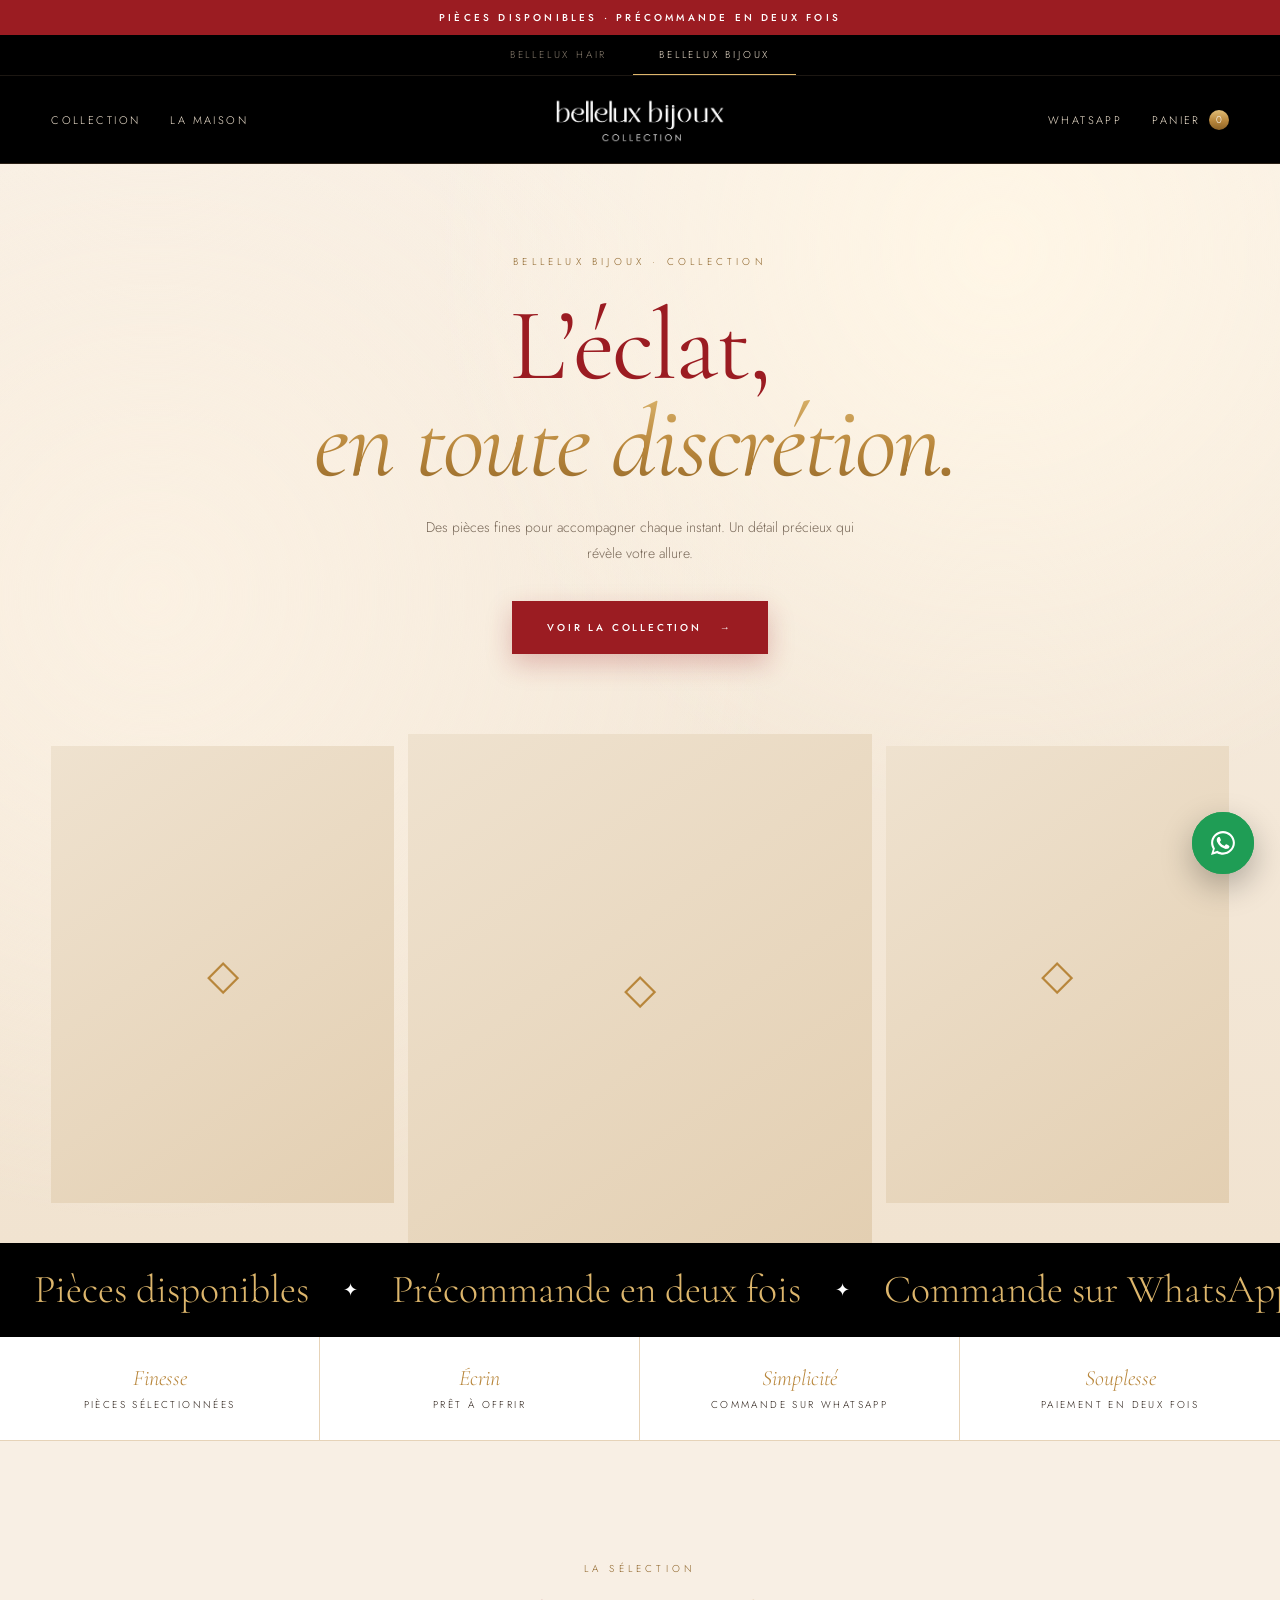
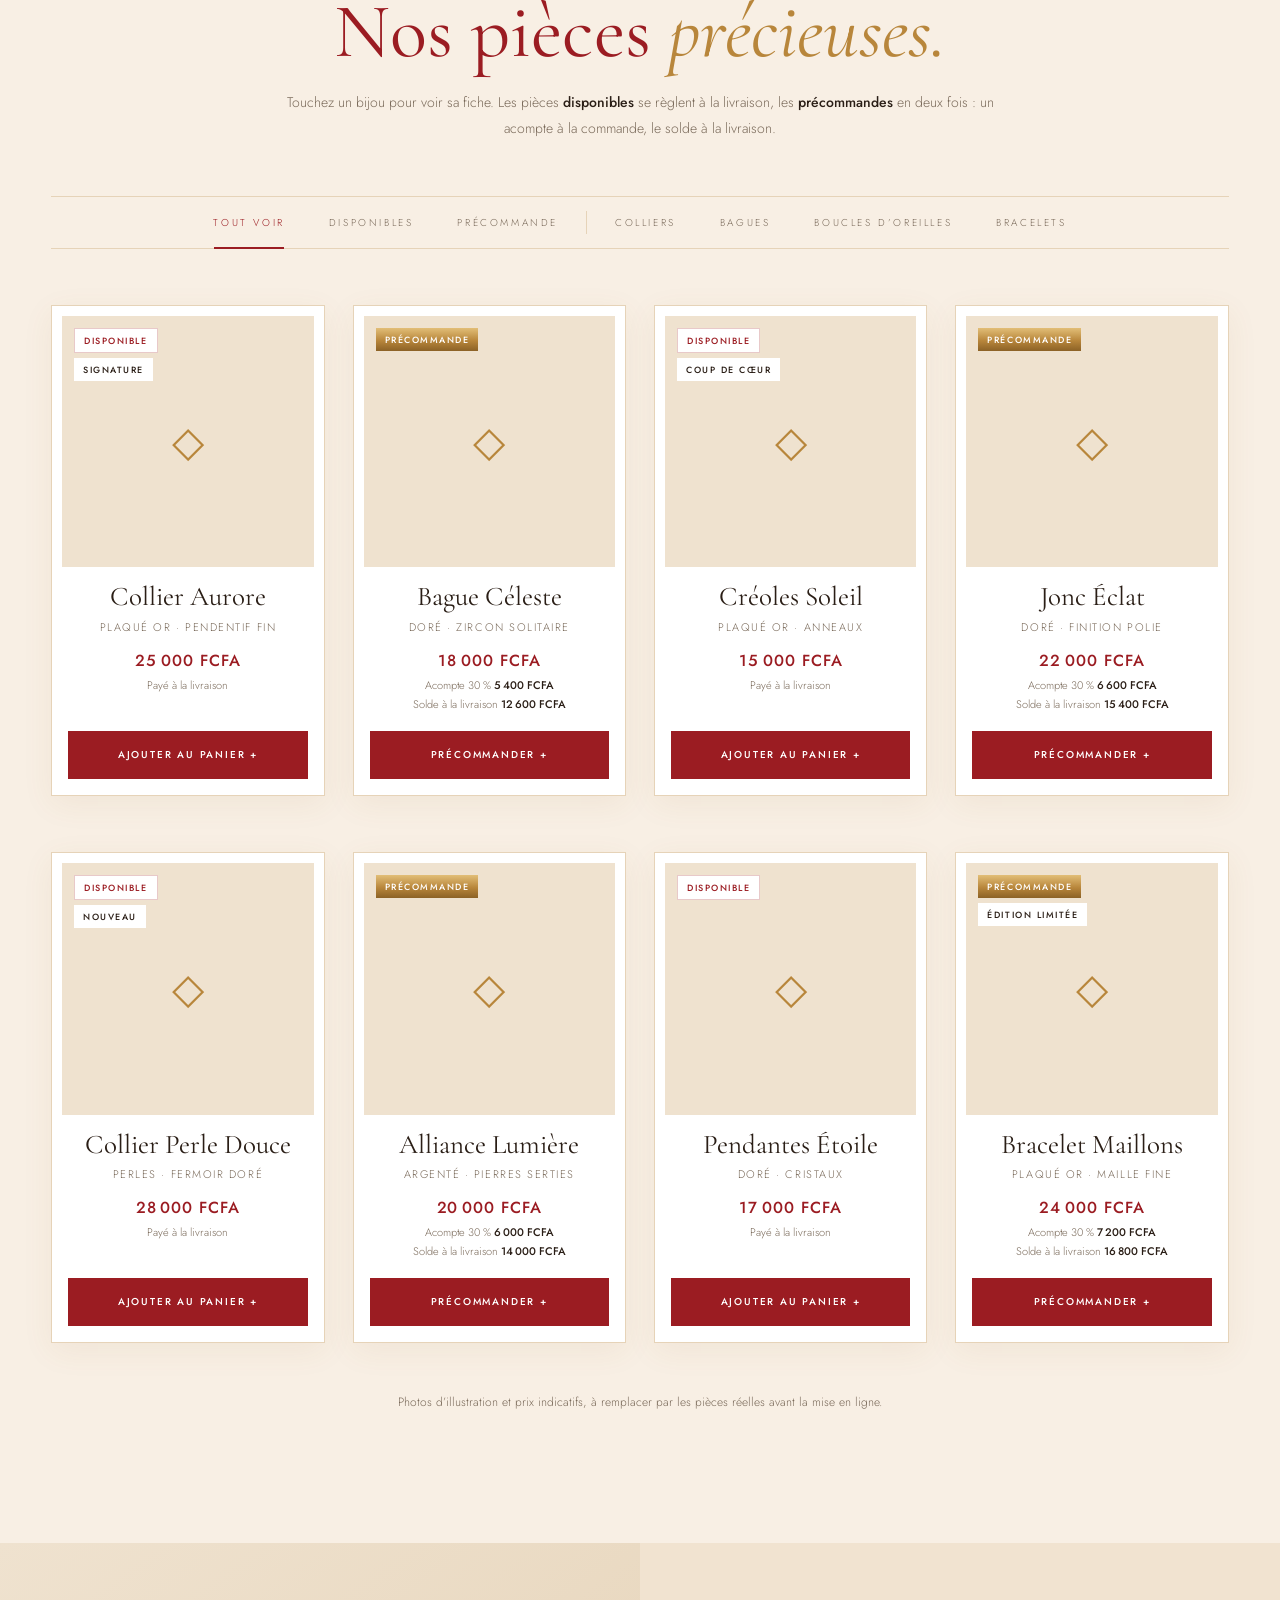
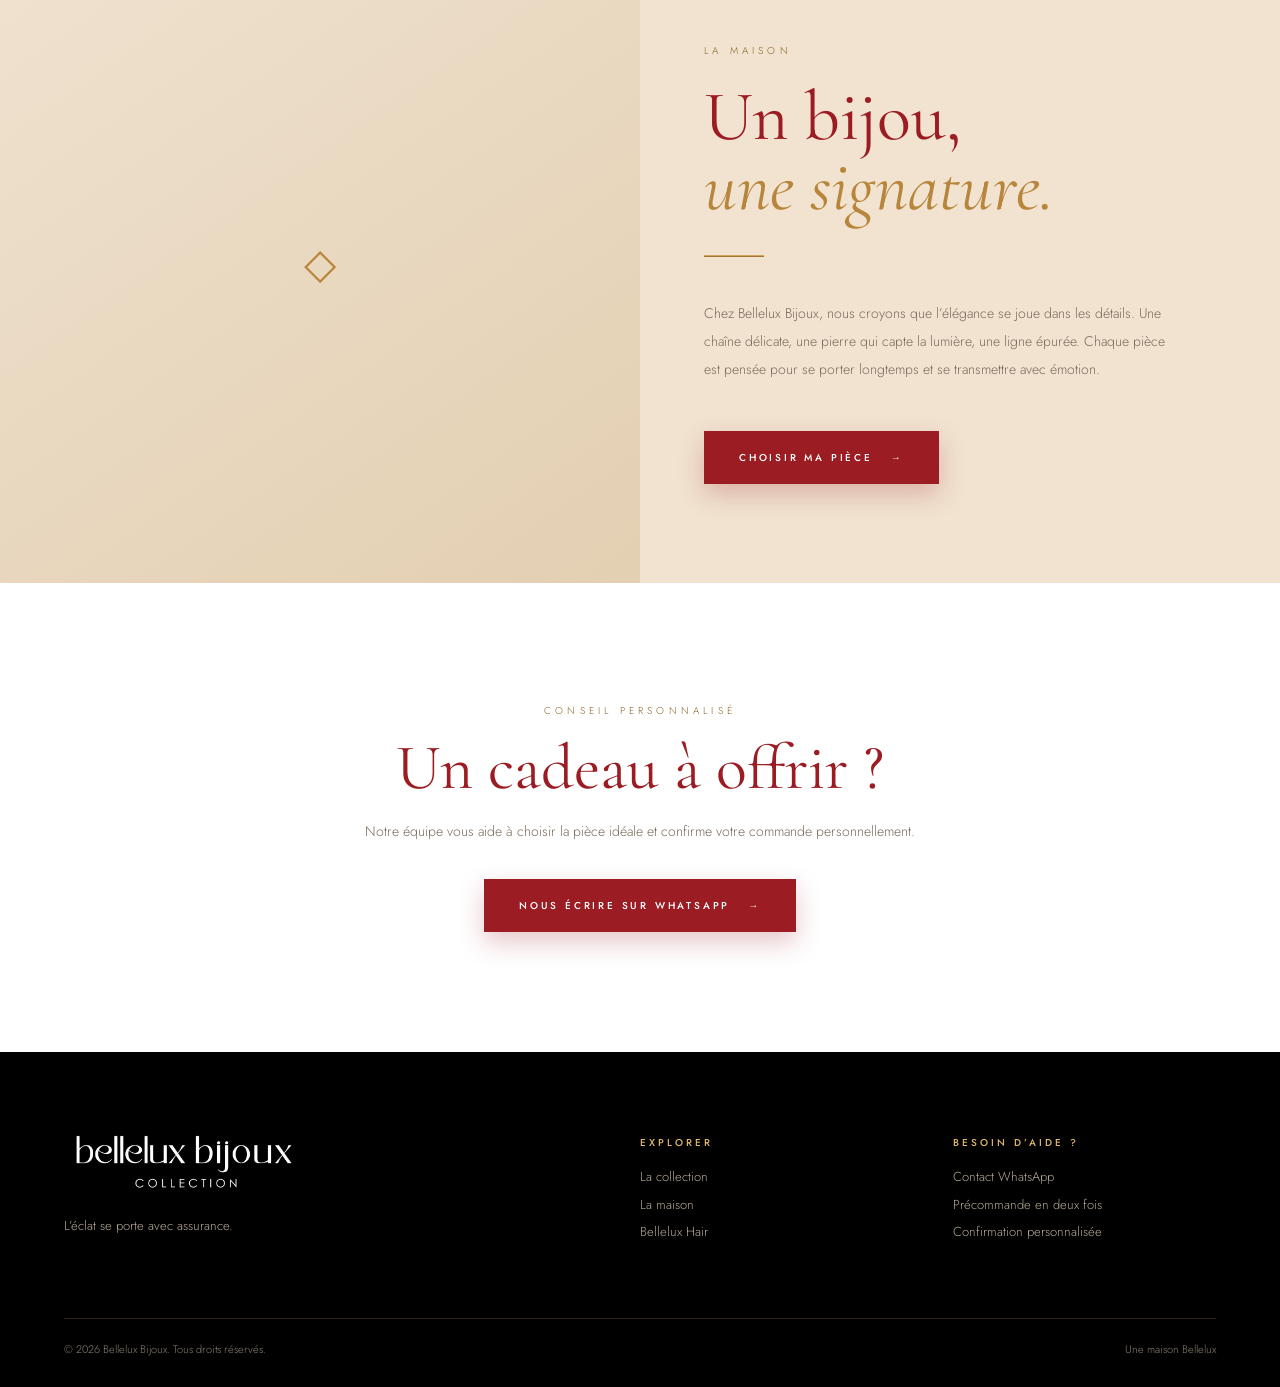
==== bijoux.html @ f2afc31a "Collection perruques" ====
<!doctype html>
<html lang="fr">
<head>
<meta charset="UTF-8">
<meta name="viewport" content="width=device-width,initial-scale=1,viewport-fit=cover">
<meta name="theme-color" content="#000000">
<title>Bellelux Bijoux | Collection</title>
<meta name="description" content="La collection Bellelux Bijoux : colliers, bagues, boucles d’oreilles et bracelets. Pièces disponibles et précommandes payables en deux fois. Commande sur WhatsApp.">
<meta property="og:title" content="Bellelux Bijoux | Collection">
<meta property="og:description" content="Colliers, bagues, boucles et bracelets. Commande sur WhatsApp, précommande payable en deux fois.">
<meta property="og:type" content="website">
<link rel="preconnect" href="https://fonts.googleapis.com">
<link rel="preconnect" href="https://fonts.gstatic.com" crossorigin>
<link href="https://fonts.googleapis.com/css2?family=Cormorant+Garamond:ital,wght@0,300;0,400;0,500;1,300;1,400&family=Jost:wght@300;400;500&display=swap" rel="stylesheet">
<link rel="stylesheet" href="boutique.css">
<style>
:root{
--noir:#000;--encre:#2A1E16;--ivoire:#F8EFE4;--ivoire2:#F1E3D0;--or:#B8863B;--or-clair:#DDB66C;--or-fonce:#8C6226;--rouge:#9B1C22;--rouge-fonce:#7A1419;--gris:#7A6A5A;--ligne:#E6D3B8;--serif:'Cormorant Garamond',Georgia,serif;--sans:'Jost',Arial,sans-serif;
--degrade-or:linear-gradient(180deg,#E2BE77 0%,#B8863B 55%,#8C6226 100%);
--b-fond:#FBF6EE;--b-encre:#2A1E16;--b-doux:#7A6A5A;--b-ligne:#E6D3B8;--b-accent:#7A1419;--b-sur-accent:#fff;--b-sombre:#9B1C22;--b-sur-sombre:#fff;
--b-titre:'Cormorant Garamond',Georgia,serif;--b-texte:Jost,Arial,sans-serif;--b-photo:#EFE2CF;--b-ratio:1/1;--b-alignement:center;--b-align-flex:center;--b-colonnes:4;
--b-pre:#B8863B;--b-sur-pre:#fff;--b-dispo:#fff;--b-sur-dispo:#9B1C22;--b-prix:#9B1C22;--b-bord-btn:#9B1C22;
--b-bande-fond:#000;--b-bande-encre:#DDB66C;--b-bande-accent:#fff;--b-wa:#1f9d55;--b-champ:#fff;--b-encart:#F6EADB;
--b-barre-fond:rgba(251,246,238,.97);--b-barre-encre:#2A1E16;--b-barre-fond-plein:#fff
}
*{box-sizing:border-box}
html{scroll-behavior:smooth;scroll-padding-top:100px}
body{margin:0;background:var(--ivoire);color:var(--encre);font-family:var(--sans);font-weight:300;overflow-x:hidden;-webkit-font-smoothing:antialiased}
a{color:inherit;text-decoration:none}
img{display:block;width:100%}
button,input,select,textarea{font:inherit}
button{cursor:pointer}

.announce{background:var(--rouge);color:#fff;font-weight:500;text-align:center;font-size:10px;letter-spacing:.32em;text-transform:uppercase;padding:10px 12px}
.maisons{display:flex;justify-content:center;background:var(--noir);border-bottom:1px solid #1c1712}
.maisons a{padding:12px 26px;font-size:10px;letter-spacing:.28em;text-transform:uppercase;color:#8d8172;border-bottom:1px solid transparent;transition:color .2s,border-color .2s}
.maisons a:hover{color:#fff}
.maisons a.actif{color:#f3e6d3;border-bottom-color:var(--or-clair)}

.nav{position:sticky;top:0;z-index:30;background:var(--noir);color:#f3e6d3;display:grid;grid-template-columns:1fr auto 1fr;align-items:center;height:88px;padding:0 4%;border-bottom:1px solid #2a2016}
.nav-gauche,.nav-droite{display:flex;gap:30px;font-size:11px;letter-spacing:.22em;text-transform:uppercase}
.nav-droite{justify-content:flex-end;align-items:center}
.nav a:hover{color:var(--or-clair)}
.logo img{height:60px;width:auto}
.btn-txt{display:flex;align-items:center;background:none;border:0;color:inherit;font-size:11px;letter-spacing:.22em;text-transform:uppercase;padding:8px 0}
.btn-txt:hover{color:var(--or-clair)}
.btn-txt .b-compteur{display:inline-grid;place-items:center;min-width:20px;height:20px;margin-left:8px;background:var(--degrade-or);color:#fff;border-radius:50%;font-size:10px;letter-spacing:0}

.hero{background:radial-gradient(circle at 78% 8%,#fff6e6 0,transparent 40%),radial-gradient(circle at 12% 40%,#fbf1e3 0,transparent 48%),linear-gradient(180deg,#F8EFE4,#F1E3D0);color:var(--encre);padding:90px 4% 0;text-align:center;overflow:hidden}
.hero .surtitre{font-size:10px;letter-spacing:.42em;text-transform:uppercase;color:var(--or-fonce)}
.hero h1{font-family:var(--serif);font-weight:400;font-size:clamp(54px,8vw,128px);line-height:.95;letter-spacing:-.02em;margin:28px auto 22px;max-width:1100px;color:var(--rouge)}
.hero h1 em{font-style:italic;background:var(--degrade-or);-webkit-background-clip:text;background-clip:text;color:transparent;padding-right:.08em}
.hero p{max-width:460px;margin:0 auto;color:var(--gris);font-size:14px;line-height:1.9}
.cta{display:inline-flex;align-items:center;gap:18px;margin-top:34px;padding:18px 34px;border:1px solid var(--rouge);color:#fff;font-size:10px;font-weight:500;letter-spacing:.28em;text-transform:uppercase;background:var(--rouge);transition:background .3s,color .3s;box-shadow:0 10px 26px rgba(155,28,34,.25)}
.cta:hover{background:var(--rouge-fonce);border-color:var(--rouge-fonce)}
.hero-galerie{display:grid;grid-template-columns:1fr 1.35fr 1fr;gap:14px;margin-top:80px;align-items:end}
.hero-galerie .ph{aspect-ratio:3/4}
.hero-galerie .ph:nth-child(2){aspect-ratio:4/4.4}
.hero-galerie .ph:nth-child(1),.hero-galerie .ph:nth-child(3){transform:translateY(-40px)}
.ph{position:relative;overflow:hidden;background:linear-gradient(145deg,#efe2cf,#e3cfb2)}
.ph img{height:100%;object-fit:cover}
.ph:has(.img-absente)::after,.carte-photo:has(.img-absente)::after{content:'◇';position:absolute;inset:0;display:grid;place-items:center;font-size:42px;color:var(--or)}

.atouts{display:grid;grid-template-columns:repeat(4,1fr);background:#fff;border-bottom:1px solid var(--ligne)}
.atouts div{padding:28px 16px;text-align:center;font-size:10px;letter-spacing:.24em;text-transform:uppercase;border-right:1px solid var(--ligne);color:var(--encre)}
.atouts div:last-child{border-right:0}
.atouts span{display:block;font-family:var(--serif);font-style:italic;font-size:22px;letter-spacing:0;text-transform:none;color:var(--or);margin-bottom:6px}

.section{max-width:1440px;margin:auto;padding:120px 4%}
.entete{text-align:center;max-width:720px;margin:0 auto 54px}
.entete .surtitre{font-size:10px;letter-spacing:.42em;text-transform:uppercase;color:var(--or-fonce)}
.titre{font-family:var(--serif);font-weight:400;font-size:clamp(48px,6vw,92px);line-height:1;margin:18px 0;color:var(--rouge)}
.titre em{font-style:italic;color:var(--or)}
.sous{color:var(--gris);font-size:14px;line-height:1.9;margin:0}
.sous b{color:var(--encre);font-weight:500}

.filtres{display:flex;justify-content:center;flex-wrap:wrap;margin-bottom:56px;border-top:1px solid var(--ligne);border-bottom:1px solid var(--ligne)}
.filtre{background:none;border:0;padding:18px 22px;font-size:10px;letter-spacing:.26em;text-transform:uppercase;color:var(--gris);position:relative;white-space:nowrap}
.filtre::after{content:'';position:absolute;left:50%;bottom:-1px;width:0;height:2px;background:var(--rouge);transition:width .3s,left .3s}
.filtre:hover{color:var(--encre)}
.filtre.actif{color:var(--rouge)}
.filtre.actif::after{width:60%;left:20%}
.filtre-sep{width:1px;background:var(--ligne);margin:14px 6px}
.mention{text-align:center;margin-top:50px;font-size:12px;color:var(--gris)}

.carte-nom{font-size:27px;font-weight:400}
.carte-resume{text-transform:uppercase;letter-spacing:.14em}
.carte-prix{font-weight:500;letter-spacing:.06em}
.carte-paiement b{font-weight:500}
.carte-etiquettes{align-items:flex-start}
.carte{background:#fff;padding:10px 10px 16px;border:1px solid var(--ligne);box-shadow:0 8px 30px rgba(140,98,38,.07)}
.carte-info{padding:16px 6px 0}
.carte-badge{background:#fff;color:var(--encre)}
.b-statut.pre{background:var(--degrade-or)}
.b-statut.dispo{border:1px solid #e8c9c9}
.carte-ajout{background:var(--rouge);color:#fff;border-color:var(--rouge)}
.carte-ajout:hover{background:var(--rouge-fonce);border-color:var(--rouge-fonce)}

.histoire{display:grid;grid-template-columns:1fr 1fr;background:var(--ivoire2);color:var(--encre);min-height:640px}
.histoire .ph{min-height:100%}
.histoire-texte{display:flex;flex-direction:column;justify-content:center;padding:10%}
.histoire-texte .surtitre{font-size:10px;letter-spacing:.42em;text-transform:uppercase;color:var(--or-fonce)}
.histoire-texte h2{font-family:var(--serif);font-weight:400;font-size:clamp(46px,5.5vw,84px);line-height:1;margin:24px 0;color:var(--rouge)}
.histoire-texte h2 em{font-style:italic;color:var(--or)}
.histoire-texte p{color:var(--gris);line-height:2;font-size:14px;max-width:470px}
.histoire-texte .cta{align-self:flex-start}
.filet{width:60px;height:2px;background:var(--degrade-or);margin:8px 0 28px}

.conseil{text-align:center;padding:120px 20px;background:#fff}
.conseil .titre{font-size:clamp(42px,5vw,76px)}

.pied{background:var(--noir);color:#f3e6d3;padding:70px 5% 30px}
.pied-grille{display:grid;grid-template-columns:2fr 1fr 1fr;gap:50px}
.pied-logo{width:240px;max-width:100%}
.pied p,.pied a{font-size:13px;line-height:2.1;color:#b8aa97}
.pied a:hover{color:var(--or-clair)}
.pied h4{font-size:10px;letter-spacing:.3em;text-transform:uppercase;font-weight:500;color:var(--or-clair)}
.pied-bas{border-top:1px solid #2a2016;margin-top:60px;padding-top:22px;font-size:11px;color:#8d8172;display:flex;justify-content:space-between;flex-wrap:wrap;gap:10px}

.apparition{opacity:0;transform:translateY(24px);transition:opacity .9s ease,transform .9s ease}
.apparition.vu{opacity:1;transform:none}

@media(max-width:1100px){:root{--b-colonnes:3}}
@media(max-width:1000px){
.atouts{grid-template-columns:repeat(2,1fr)}
.atouts div:nth-child(2){border-right:0}
.atouts div:nth-child(-n+2){border-bottom:1px solid var(--ligne)}
}
@media(max-width:850px){
html{scroll-padding-top:76px}
.nav{height:68px;grid-template-columns:1fr auto 1fr;padding:0 16px}
.nav-gauche a:not(:first-child){display:none}
.logo img{height:46px}
.carte{padding:6px 6px 12px}
.carte-info{padding:12px 4px 0}
.nav-droite .lien-masque{display:none}
.hero{padding-top:60px}
.hero-galerie{grid-template-columns:1fr 1fr;margin-top:50px;gap:10px}
.hero-galerie .ph:nth-child(3){display:none}
.hero-galerie .ph:nth-child(1){transform:none}
.hero-galerie .ph:nth-child(2){aspect-ratio:3/4}
.section{padding:76px 20px}
.entete{margin-bottom:34px}
.filtres{margin-bottom:34px}
.filtre{padding:16px 14px}
.histoire{grid-template-columns:1fr;min-height:0}
.histoire .ph{height:400px}
.histoire-texte{padding:60px 22px 66px}
.histoire-texte .cta{align-self:stretch;justify-content:space-between}
.pied{padding:50px 22px 24px}
.pied-grille{grid-template-columns:1fr 1fr;gap:30px 20px}
.pied-grille>div:first-child{grid-column:1/-1}
.pied-logo{width:210px}
}
@media(max-width:520px){
.announce{font-size:9px;letter-spacing:.14em}
.maisons a{padding:11px 14px;font-size:9px;letter-spacing:.18em}
.btn-txt{font-size:10px;letter-spacing:.14em}
.hero h1{font-size:clamp(48px,13.5vw,64px)}
.hero p{font-size:14px}
.hero .cta{display:flex;justify-content:space-between}
.atouts div{padding:18px 8px;font-size:8.5px;letter-spacing:.12em}
.atouts span{font-size:19px}
.titre{font-size:48px}
.filtre{font-size:9.5px;letter-spacing:.16em;padding:15px 12px}
.carte-nom{font-size:21px}
.carte-resume{font-size:8.5px;letter-spacing:.08em}
.carte-paiement{align-items:center}
.carte-paiement span{align-items:center}
.histoire .ph{height:320px}
.conseil{padding:80px 22px}
.conseil .cta{display:flex;justify-content:space-between}
}
@media(prefers-reduced-motion:reduce){*,*::before,*::after{transition:none!important;scroll-behavior:auto!important}.apparition{opacity:1;transform:none}}
</style>
</head>
<body>
<div class="announce">Pièces disponibles · Précommande en deux fois</div>
<nav class="maisons" aria-label="Nos maisons">
  <a href="index.html">Bellelux Hair</a>
  <a href="bijoux.html" class="actif" aria-current="page">Bellelux Bijoux</a>
</nav>
<header class="nav">
  <div class="nav-gauche">
    <a href="#catalogue">Collection</a>
    <a href="#histoire">La maison</a>
  </div>
  <a class="logo" href="#" aria-label="Bellelux Bijoux, accueil"><img src="logo-bijoux.jpg" alt="Bellelux Bijoux Collection"></a>
  <div class="nav-droite">
    <a class="lien-masque" href="#" data-wa>WhatsApp</a>
    <button class="btn-txt" type="button" data-ouvrir-panier>Panier<span class="b-compteur">0</span></button>
  </div>
</header>

<main>
  <section class="hero">
    <div class="surtitre">Bellelux Bijoux · Collection</div>
    <h1>L’éclat,<br><em>en toute discrétion.</em></h1>
    <p>Des pièces fines pour accompagner chaque instant. Un détail précieux qui révèle votre allure.</p>
    <a class="cta" href="#catalogue">Voir la collection <span aria-hidden="true">→</span></a>
    <div class="hero-galerie">
      <div class="ph"><img src="https://images.unsplash.com/photo-1535632066927-ab7c9ab60908?auto=format&fit=crop&w=900&q=80" alt="Boucles d’oreilles dorées"></div>
      <div class="ph"><img src="https://images.unsplash.com/photo-1599643478518-a784e5dc4c8f?auto=format&fit=crop&w=1200&q=80" alt="Collier doré"></div>
      <div class="ph"><img src="https://images.unsplash.com/photo-1605100804763-247f67b3557e?auto=format&fit=crop&w=900&q=80" alt="Bague en or"></div>
    </div>
  </section>

  <div class="bande" aria-label="Pièces disponibles, précommande payable en deux fois">
    <div class="bande-piste" aria-hidden="true">
      <div class="bande-groupe"><span>Pièces disponibles</span><i>✦</i><span>Précommande en deux fois</span><i>✦</i><span>Commande sur WhatsApp</span><i>✦</i><span>Emballage cadeau sur demande</span><i>✦</i></div>
      <div class="bande-groupe"><span>Pièces disponibles</span><i>✦</i><span>Précommande en deux fois</span><i>✦</i><span>Commande sur WhatsApp</span><i>✦</i><span>Emballage cadeau sur demande</span><i>✦</i></div>
    </div>
  </div>

  <div class="atouts">
    <div><span>Finesse</span>Pièces sélectionnées</div>
    <div><span>Écrin</span>Prêt à offrir</div>
    <div><span>Simplicité</span>Commande sur WhatsApp</div>
    <div><span>Souplesse</span>Paiement en deux fois</div>
  </div>

  <section class="section" id="catalogue">
    <div class="entete apparition">
      <div class="surtitre">La sélection</div>
      <h2 class="titre">Nos pièces <em>précieuses.</em></h2>
      <p class="sous">Touchez un bijou pour voir sa fiche. Les pièces <b>disponibles</b> se règlent à la livraison, les <b>précommandes</b> en deux fois : un acompte à la commande, le solde à la livraison.</p>
    </div>
    <div class="filtres filtres-defile" role="group" aria-label="Filtrer la collection">
      <button class="filtre actif" type="button" data-filtre="Tout" aria-pressed="true">Tout voir</button>
      <button class="filtre" type="button" data-filtre="dispo" aria-pressed="false">Disponibles</button>
      <button class="filtre" type="button" data-filtre="pre" aria-pressed="false">Précommande</button>
      <span class="filtre-sep" aria-hidden="true"></span>
      <button class="filtre" type="button" data-filtre="Collier" aria-pressed="false">Colliers</button>
      <button class="filtre" type="button" data-filtre="Bague" aria-pressed="false">Bagues</button>
      <button class="filtre" type="button" data-filtre="Boucles" aria-pressed="false">Boucles d’oreilles</button>
      <button class="filtre" type="button" data-filtre="Bracelet" aria-pressed="false">Bracelets</button>
    </div>
    <div class="grille" id="produits"></div>
    <p class="mention">Photos d’illustration et prix indicatifs, à remplacer par les pièces réelles avant la mise en ligne.</p>
  </section>

  <section class="histoire" id="histoire">
    <div class="ph"><img src="https://images.unsplash.com/photo-1573408301185-9146fe634ad0?auto=format&fit=crop&w=1400&q=80" alt="Bijoux Bellelux" loading="lazy"></div>
    <div class="histoire-texte apparition">
      <span class="surtitre">La maison</span>
      <h2>Un bijou,<br><em>une signature.</em></h2>
      <div class="filet"></div>
      <p>Chez Bellelux Bijoux, nous croyons que l’élégance se joue dans les détails. Une chaîne délicate, une pierre qui capte la lumière, une ligne épurée. Chaque pièce est pensée pour se porter longtemps et se transmettre avec émotion.</p>
      <a href="#catalogue" class="cta">Choisir ma pièce <span aria-hidden="true">→</span></a>
    </div>
  </section>

  <section class="conseil apparition">
    <div class="entete" style="margin-bottom:0">
      <div class="surtitre">Conseil personnalisé</div>
      <h2 class="titre">Un cadeau à offrir ?</h2>
      <p class="sous">Notre équipe vous aide à choisir la pièce idéale et confirme votre commande personnellement.</p>
      <a href="#" class="cta" data-wa>Nous écrire sur WhatsApp <span aria-hidden="true">→</span></a>
    </div>
  </section>
</main>

<footer class="pied">
  <div class="pied-grille">
    <div><img class="pied-logo" src="logo-bijoux.jpg" alt="Bellelux Bijoux" loading="lazy"><p>L’éclat se porte avec assurance.</p></div>
    <div><h4>Explorer</h4><p><a href="#catalogue">La collection</a><br><a href="#histoire">La maison</a><br><a href="index.html">Bellelux Hair</a></p></div>
    <div><h4>Besoin d’aide ?</h4><p><a href="#" data-wa>Contact WhatsApp</a><br>Précommande en deux fois<br>Confirmation personnalisée</p></div>
  </div>
  <div class="pied-bas"><span>© 2026 Bellelux Bijoux. Tous droits réservés.</span><span>Une maison Bellelux</span></div>
</footer>

<script src="produits-bijoux.js"></script>
<script src="boutique.js"></script>
<script>
const obs = 'IntersectionObserver' in window ? new IntersectionObserver(es => es.forEach(en => { if (en.isIntersecting) { en.target.classList.add('vu'); obs.unobserve(en.target); } }), { threshold: .15 }) : null;
document.querySelectorAll('.apparition').forEach(el => obs ? obs.observe(el) : el.classList.add('vu'));
</script>
</body>
</html>
---- boutique.css ----
html.b-bloque,html.b-bloque body{overflow:hidden}
.img-absente{opacity:0}

.grille{display:grid;grid-template-columns:repeat(var(--b-colonnes,3),minmax(0,1fr));gap:56px 28px}
.grille-vide{grid-column:1/-1;text-align:center;color:var(--b-doux);font-size:14px;padding:40px 0}
.carte{min-width:0;display:flex;flex-direction:column;text-align:var(--b-alignement,left)}
.carte-photo{position:relative;display:block;aspect-ratio:var(--b-ratio,3/4);overflow:hidden;background:var(--b-photo)}
.carte-photo img{width:100%;height:100%;object-fit:cover;transition:transform .9s cubic-bezier(.2,.7,.2,1)}
.carte:hover .carte-photo img{transform:scale(1.045)}
.carte-etiquettes{position:absolute;top:12px;left:12px;right:12px;display:flex;flex-direction:column;align-items:flex-start;gap:5px;pointer-events:none}
.b-statut,.carte-badge{display:inline-block;font:500 9px/1 var(--b-texte);letter-spacing:.17em;text-transform:uppercase;padding:7px 9px}
.b-statut.pre{background:var(--b-pre);color:var(--b-sur-pre)}
.b-statut.dispo{background:var(--b-dispo);color:var(--b-sur-dispo)}
.carte-badge{background:rgba(255,255,255,.9);color:var(--b-encre)}
.carte-voir{position:absolute;left:0;right:0;bottom:0;padding:15px;text-align:center;background:var(--b-sombre);color:var(--b-sur-sombre);font:500 10px/1 var(--b-texte);letter-spacing:.24em;text-transform:uppercase;transform:translateY(101%);transition:transform .35s}
.carte:hover .carte-voir,.carte-photo:focus-visible .carte-voir{transform:none}
.carte-info{display:flex;flex-direction:column;flex:1;padding-top:18px}
.carte-sur{font:600 12px/1.35 var(--b-texte);letter-spacing:.01em;color:var(--b-accent);margin:0 0 6px}
.fiche-sur{font:600 14px/1.4 var(--b-texte);letter-spacing:.01em;color:var(--b-accent);margin:16px 0 -6px}
.ligne-sur{font-size:10.5px;color:var(--b-doux);margin:0 0 2px}
.carte-nom{font-family:var(--b-titre);font-weight:400;font-size:30px;line-height:1.05;margin:0 0 7px;color:var(--b-encre)}
.carte-nom a{color:inherit}
.carte-resume{font-size:11px;letter-spacing:.05em;color:var(--b-doux);margin:0;line-height:1.5}
.carte-prix{font-size:16px;font-weight:600;margin:14px 0 6px;color:var(--b-prix,var(--b-encre));letter-spacing:.02em}
.carte-paiement{display:flex;flex-direction:column;gap:3px;margin:0 0 18px;font-size:11px;line-height:1.45;color:var(--b-doux)}
.carte-paiement b{font-weight:600;color:var(--b-encre);white-space:nowrap}
.carte-ajout{margin-top:auto;width:100%;min-height:48px;padding:12px;background:transparent;border:1px solid var(--b-bord-btn,var(--b-encre));color:var(--b-encre);font:500 10px/1.2 var(--b-texte);letter-spacing:.18em;text-transform:uppercase;cursor:pointer;transition:background .25s,color .25s,border-color .25s}
.carte-ajout:hover{background:var(--b-sombre);border-color:var(--b-sombre);color:var(--b-sur-sombre)}

.bande{overflow:hidden;background:var(--b-bande-fond);color:var(--b-bande-encre);padding:24px 0;border-block:1px solid var(--b-bande-ligne,transparent)}
.bande-piste{display:flex;width:max-content;animation:b-defile 38s linear infinite}
.bande:hover .bande-piste{animation-play-state:paused}
.bande-groupe{display:flex;align-items:center;flex-shrink:0}
.bande-groupe span{font-family:var(--b-titre);font-size:clamp(26px,3.1vw,44px);line-height:1.1;white-space:nowrap;padding:0 34px}
.bande-groupe i{font-style:normal;color:var(--b-bande-accent,var(--b-accent));font-size:clamp(14px,1.4vw,18px)}
@keyframes b-defile{to{transform:translateX(-50%)}}

.b-btn{display:flex;align-items:center;justify-content:center;gap:10px;width:100%;min-height:54px;padding:14px 22px;border:1px solid var(--b-sombre);background:var(--b-sombre);color:var(--b-sur-sombre);font:500 10px/1.2 var(--b-texte);letter-spacing:.2em;text-transform:uppercase;text-align:center;cursor:pointer;transition:background .25s,border-color .25s,color .25s}
.b-btn:hover{background:var(--b-accent);border-color:var(--b-accent);color:var(--b-sur-accent,#fff)}
.b-btn.contour{background:transparent;color:var(--b-encre);border-color:var(--b-encre)}
.b-btn.contour:hover{background:var(--b-sombre);border-color:var(--b-sombre);color:var(--b-sur-sombre)}
.b-btn.wa{background:var(--b-wa);border-color:var(--b-wa);color:#fff;font-size:11px;letter-spacing:.12em}
.b-btn.wa:hover{filter:brightness(1.08)}
.b-btn svg,.fiche-wa svg,.bulle-wa svg,.barre-wa svg{width:20px;height:20px;flex-shrink:0}

.b-voile{position:fixed;inset:0;z-index:80;background:rgba(10,6,7,.55);opacity:0;visibility:hidden;transition:opacity .3s,visibility 0s .3s}
.b-voile.on{opacity:1;visibility:visible;transition:opacity .3s}
.panier{position:fixed;top:0;right:0;bottom:0;z-index:81;width:min(100%,460px);display:flex;flex-direction:column;background:var(--b-fond);color:var(--b-encre);transform:translateX(102%);visibility:hidden;transition:transform .4s cubic-bezier(.2,.7,.2,1),visibility 0s .4s;box-shadow:-20px 0 60px rgba(0,0,0,.18)}
.panier.on{transform:none;visibility:visible;transition:transform .4s cubic-bezier(.2,.7,.2,1)}
.panier-tete{display:flex;justify-content:space-between;align-items:center;padding:20px 24px;border-bottom:1px solid var(--b-ligne)}
.panier-tete h2{font-family:var(--b-titre);font-weight:400;font-size:30px;margin:0;color:var(--b-encre)}
.b-fermer{background:none;border:0;color:var(--b-encre);font:500 10px var(--b-texte);letter-spacing:.18em;text-transform:uppercase;padding:10px 0 10px 10px;cursor:pointer}
.panier-corps{flex:1;overflow-y:auto;padding:4px 24px;overscroll-behavior:contain}
.panier-vide{padding:56px 0;text-align:center;color:var(--b-doux);font-size:14px}
.panier-vide .b-btn{margin-top:22px}
.ligne-panier{display:grid;grid-template-columns:78px 1fr;gap:16px;padding:18px 0;border-bottom:1px solid var(--b-ligne)}
.ligne-panier img{width:78px;height:98px;object-fit:cover;background:var(--b-photo)}
.ligne-statut{font:500 9px var(--b-texte);letter-spacing:.17em;text-transform:uppercase;color:var(--b-accent)}
.ligne-nom{font-family:var(--b-titre);font-size:22px;line-height:1.1;margin:4px 0 4px}
.ligne-prix{font-size:12px;color:var(--b-doux);margin:0 0 10px}
.ligne-actions{display:flex;align-items:center;justify-content:space-between;gap:10px}
.qte{display:inline-flex;align-items:center;border:1px solid var(--b-ligne);background:var(--b-champ,transparent);flex-shrink:0}
.qte button{width:38px;height:38px;border:0;background:none;color:var(--b-encre);font-size:17px;cursor:pointer}
.qte span{min-width:26px;text-align:center;font-size:14px}
.lien{background:none;border:0;padding:8px 0;color:var(--b-doux);font-size:12px;text-decoration:underline;text-underline-offset:3px;cursor:pointer}
.panier-pied{padding:18px 24px calc(18px + env(safe-area-inset-bottom));border-top:1px solid var(--b-ligne)}
.panier-pied:empty{display:none}
.recap{display:grid;gap:9px;margin:0 0 14px}
.recap div{display:flex;justify-content:space-between;align-items:baseline;gap:16px;font-size:13px}
.recap dt{color:var(--b-doux)}
.recap dd{margin:0;text-align:right;font-weight:600;white-space:nowrap}
.recap .fort{font-size:16px;padding-bottom:9px;border-bottom:1px solid var(--b-ligne)}
.recap .fort dt{color:var(--b-encre)}
.recap .discret dd{font-weight:400;color:var(--b-doux);white-space:normal;font-size:12px}
.recap-note{font-size:12px;line-height:1.6;color:var(--b-doux);margin:0 0 14px}

.fiche,.commande{position:fixed;inset:0;z-index:90;display:flex;align-items:center;justify-content:center;padding:24px}
.fiche[hidden],.commande[hidden]{display:none}
.commande{z-index:95}
.fiche-fond{position:absolute;inset:0;background:rgba(10,6,7,.62);opacity:0;transition:opacity .3s}
.fiche.on .fiche-fond,.commande.on .fiche-fond{opacity:1}
.fiche-boite{position:relative;width:min(1100px,100%);height:min(820px,calc(100svh - 48px));background:var(--b-fond);color:var(--b-encre);opacity:0;transform:translateY(26px);transition:opacity .35s,transform .35s cubic-bezier(.2,.7,.2,1);overflow:hidden}
.fiche.on .fiche-boite,.commande.on .commande-boite{opacity:1;transform:none}
.fiche-contenu{display:grid;grid-template-columns:1.05fr 1fr;height:100%}
.fiche-galerie{position:relative;min-height:0;background:var(--b-photo)}
.fiche-defile{display:flex;height:100%;overflow-x:auto;overflow-y:hidden;scroll-snap-type:x mandatory;scrollbar-width:none;overscroll-behavior-x:contain}
.fiche-defile::-webkit-scrollbar{display:none}
.fiche-defile img{flex:0 0 100%;width:100%;height:100%;object-fit:cover;scroll-snap-align:start}
.fiche-fleche{position:absolute;top:50%;width:44px;height:44px;margin-top:-22px;border-radius:50%;border:0;background:rgba(255,255,255,.88);color:#151515;font-size:22px;line-height:1;cursor:pointer;box-shadow:0 4px 18px rgba(0,0,0,.15)}
.fiche-fleche.precedente{left:14px}.fiche-fleche.suivante{right:14px}
.fiche.une-photo .fiche-fleche{display:none}
.fiche-points{position:absolute;left:0;right:0;bottom:16px;display:flex;justify-content:center;gap:8px}
.fiche-points button{width:8px;height:8px;padding:0;border:0;border-radius:50%;background:rgba(255,255,255,.5);cursor:pointer;transition:.2s}
.fiche-points button.on{background:#fff;width:22px;border-radius:4px}
.fiche-texte{display:flex;flex-direction:column;overflow-y:auto;padding:58px 48px 36px;overscroll-behavior:contain}
.fiche-texte .b-statut{align-self:var(--b-align-flex,flex-start)}
.fiche-texte h2{font-family:var(--b-titre);font-weight:400;font-size:clamp(42px,4.2vw,62px);line-height:1;letter-spacing:-.02em;margin:18px 0 10px;color:var(--b-encre)}
.fiche-resume{font-size:11px;letter-spacing:.14em;text-transform:uppercase;color:var(--b-doux);margin:0 0 24px;line-height:1.6}
.fiche-paiement{display:grid;gap:10px;margin:0 0 14px;padding:16px 0;border-block:1px solid var(--b-ligne)}
.fiche-paiement div{display:flex;justify-content:space-between;align-items:baseline;gap:16px;font-size:13px}
.fiche-paiement dt{color:var(--b-doux)}
.fiche-paiement dd{margin:0;font-weight:600;white-space:nowrap}
.fiche-paiement .fort dt{color:var(--b-encre)}
.fiche-paiement .fort dd{font-size:22px;color:var(--b-prix,var(--b-encre))}
.fiche-note{font-size:12px;line-height:1.65;color:var(--b-doux);margin:0 0 22px}
.fiche-desc p{font-size:14px;line-height:1.85;margin:0 0 14px}
.fiche-details{list-style:none;padding:0;margin:10px 0 24px;border-top:1px solid var(--b-ligne)}
.fiche-details li{display:flex;justify-content:space-between;align-items:baseline;gap:20px;padding:12px 0;border-bottom:1px solid var(--b-ligne);font-size:13px}
.fiche-details li span:first-child{font-size:10px;letter-spacing:.15em;text-transform:uppercase;color:var(--b-doux);flex-shrink:0}
.fiche-details li span:last-child{text-align:right}
.fiche-wa{display:flex;align-items:center;gap:10px;align-self:flex-start;margin:0 0 22px;padding:6px 0;background:none;border:0;color:var(--b-encre);font:500 13px var(--b-texte);text-decoration:underline;text-underline-offset:4px;cursor:pointer}
.fiche-wa svg{color:var(--b-wa)}
.fiche-actions{display:grid;grid-template-columns:auto 1fr;gap:10px;margin-top:auto}
.fiche-actions .qte{height:54px}
.fiche-actions .qte button{height:52px}
.fiche-fermer{position:absolute;top:14px;right:14px;z-index:4;width:44px;height:44px;border-radius:50%;border:1px solid var(--b-ligne);background:var(--b-fond);color:var(--b-encre);font-size:15px;cursor:pointer}

.commande-boite{position:relative;width:min(580px,100%);max-height:calc(100svh - 40px);overflow-y:auto;padding:40px 36px 30px;background:var(--b-fond);color:var(--b-encre);opacity:0;transform:translateY(26px);transition:opacity .35s,transform .35s cubic-bezier(.2,.7,.2,1);overscroll-behavior:contain}
.commande-boite h2{font-family:var(--b-titre);font-weight:400;font-size:40px;line-height:1.05;margin:0 50px 22px 0;color:var(--b-encre)}
.commande-boite .recap{padding:16px;background:var(--b-encart,rgba(0,0,0,.03));border:1px solid var(--b-ligne);margin-bottom:24px}
.champs-duo{display:grid;grid-template-columns:1fr 1fr;gap:0 14px}
.champ{display:block;margin:0 0 16px;font:500 10px var(--b-texte);letter-spacing:.16em;text-transform:uppercase;color:var(--b-doux)}
.champ em{font-style:normal;text-transform:none;letter-spacing:0}
.champ input,.champ textarea,.champ select{display:block;width:100%;margin-top:7px;padding:13px 14px;border:1px solid var(--b-ligne);border-radius:0;background:var(--b-champ,#fff);color:var(--b-encre);font:400 16px var(--b-texte);letter-spacing:0;text-transform:none;outline:none;-webkit-appearance:none;appearance:none}
.champ select{background-image:linear-gradient(45deg,transparent 50%,currentColor 50%),linear-gradient(135deg,currentColor 50%,transparent 50%);background-position:calc(100% - 20px) 50%,calc(100% - 15px) 50%;background-size:5px 5px;background-repeat:no-repeat}
.champ input:focus,.champ textarea:focus,.champ select:focus{border-color:var(--b-accent)}
.form-erreur{color:#a3302f;font-size:13px;margin:0 0 12px;min-height:0}
.form-erreur:empty{display:none}
.commande-boite .recap-note{margin:12px 0 0;text-align:center}
.commande-ok{text-align:center;padding:20px 0 6px}
.commande-ok-signe{font-size:22px;color:var(--b-accent)}
.commande-ok h2{margin:12px 0 14px}
.commande-ok p{font-size:14px;line-height:1.8;color:var(--b-doux);max-width:400px;margin:0 auto 26px}
.commande-ok .b-btn+.b-btn{margin-top:10px}

.bulle-wa{position:fixed;right:26px;bottom:26px;z-index:70;width:62px;height:62px;border-radius:50%;display:grid;place-items:center;background:var(--b-wa);color:#fff;box-shadow:0 12px 32px rgba(0,0,0,.28)}
.bulle-wa svg{width:30px;height:30px}
.bulle-wa:before{content:'';position:absolute;inset:0;border-radius:50%;border:2px solid var(--b-wa);animation:b-onde 2.6s ease-out infinite}
.bulle-wa-texte{position:absolute;right:76px;top:50%;transform:translate(8px,-50%);white-space:nowrap;background:var(--b-sombre);color:var(--b-sur-sombre);font:500 12px var(--b-texte);padding:10px 14px;opacity:0;pointer-events:none;transition:.25s}
.bulle-wa:hover .bulle-wa-texte,.bulle-wa:focus-visible .bulle-wa-texte{opacity:1;transform:translate(0,-50%)}
@keyframes b-onde{0%{transform:scale(1);opacity:.7}80%,100%{transform:scale(1.5);opacity:0}}
.barre-mobile{display:none}

.b-toast{position:fixed;left:50%;bottom:28px;z-index:120;transform:translate(-50%,20px);max-width:calc(100% - 32px);padding:13px 20px;background:var(--b-sombre);color:var(--b-sur-sombre);font:500 13px var(--b-texte);opacity:0;pointer-events:none;transition:.3s;box-shadow:0 10px 30px rgba(0,0,0,.25)}
.b-toast.on{opacity:1;transform:translate(-50%,0)}

@media(max-width:1000px){.grille{--b-colonnes:2;gap:44px 18px}}

@media(max-width:850px){
.barre-mobile{position:fixed;left:0;right:0;bottom:0;z-index:70;display:grid;grid-template-columns:auto 1fr;gap:8px;padding:9px 10px calc(9px + env(safe-area-inset-bottom));background:var(--b-barre-fond,rgba(255,255,255,.94));border-top:1px solid var(--b-ligne);-webkit-backdrop-filter:blur(12px);backdrop-filter:blur(12px)}
body{padding-bottom:calc(68px + env(safe-area-inset-bottom))}
.barre-panier{display:flex;align-items:center;gap:8px;min-height:50px;padding:0 16px;background:transparent;border:1px solid var(--b-barre-encre,var(--b-encre));color:var(--b-barre-encre,var(--b-encre));font:500 10px var(--b-texte);letter-spacing:.16em;text-transform:uppercase;cursor:pointer}
.barre-panier .b-compteur{display:inline-grid;place-items:center;min-width:22px;height:22px;padding:0 5px;border-radius:11px;background:var(--b-barre-encre,var(--b-encre));color:var(--b-barre-fond-plein,#fff);font-size:11px;letter-spacing:0}
.barre-wa{display:flex;align-items:center;justify-content:center;gap:10px;min-height:50px;padding:0 12px;background:var(--b-wa);color:#fff;font:600 13px var(--b-texte);letter-spacing:.01em}
.bulle-wa{display:none}
.b-toast{bottom:calc(82px + env(safe-area-inset-bottom))}
.panier{width:100%}
.fiche,.commande{padding:0;align-items:flex-end}
.fiche-boite{width:100%;height:100%;height:100svh;transform:translateY(60px)}
.fiche-contenu{display:block;overflow-y:auto;overscroll-behavior:contain;-webkit-overflow-scrolling:touch}
.fiche-galerie{height:min(64svh,600px)}
.fiche-fleche{display:none}
.fiche-texte{overflow:visible;padding:26px 20px 0}
.fiche-texte h2{font-size:44px;margin-top:14px}
.fiche-actions{position:sticky;bottom:0;z-index:2;margin:6px -20px 0;padding:12px 20px calc(12px + env(safe-area-inset-bottom));background:var(--b-fond);border-top:1px solid var(--b-ligne)}
.fiche-fermer{top:12px;right:12px;background:rgba(255,255,255,.92);border-color:transparent;color:#151515;box-shadow:0 4px 16px rgba(0,0,0,.15)}
.commande-boite{width:100%;max-height:none;height:100%;height:100svh;padding:26px 20px calc(28px + env(safe-area-inset-bottom));transform:translateY(60px)}
.commande-boite h2{font-size:34px}
.champs-duo{grid-template-columns:1fr}
.filtres-defile{flex-wrap:nowrap!important;overflow-x:auto;justify-content:flex-start!important;scrollbar-width:none;margin-left:-20px!important;margin-right:-20px!important;padding-left:20px!important;padding-right:20px!important;scroll-padding-inline:20px}
.filtres-defile::-webkit-scrollbar{display:none}
.filtres-defile>*{flex-shrink:0}
}

@media(hover:none),(max-width:850px){
.carte-voir{left:auto;right:8px;bottom:8px;transform:none;padding:7px 9px;font-size:8px;letter-spacing:.14em;background:rgba(255,255,255,.9);color:#151515}
}

@media(max-width:520px){
.grille{gap:34px 12px}
.carte-etiquettes{top:8px;left:8px;right:8px;gap:4px}
.b-statut,.carte-badge{font-size:7.5px;padding:6px 7px;letter-spacing:.13em}
.carte-info{padding-top:12px}
.carte-sur{font-size:10.5px;letter-spacing:0;margin-bottom:5px}
.carte-nom{font-size:22px}
.carte-resume{font-size:10px;letter-spacing:.02em}
.carte-prix{font-size:14px;margin:10px 0 5px}
.carte-paiement{font-size:10.5px;gap:4px;margin-bottom:12px}
.carte-paiement span{display:flex;flex-direction:column;line-height:1.35}
.carte-ajout{min-height:44px;font-size:9px;letter-spacing:.12em;padding:10px 6px}
.bande{padding:16px 0}
.bande-groupe span{font-size:24px;padding:0 20px}
.barre-wa span{font-size:12.5px}
}

@media(prefers-reduced-motion:reduce){
.bande-piste,.bulle-wa:before{animation:none}
.carte-photo img,.panier,.fiche-boite,.commande-boite,.b-voile,.fiche-fond{transition:none}
}
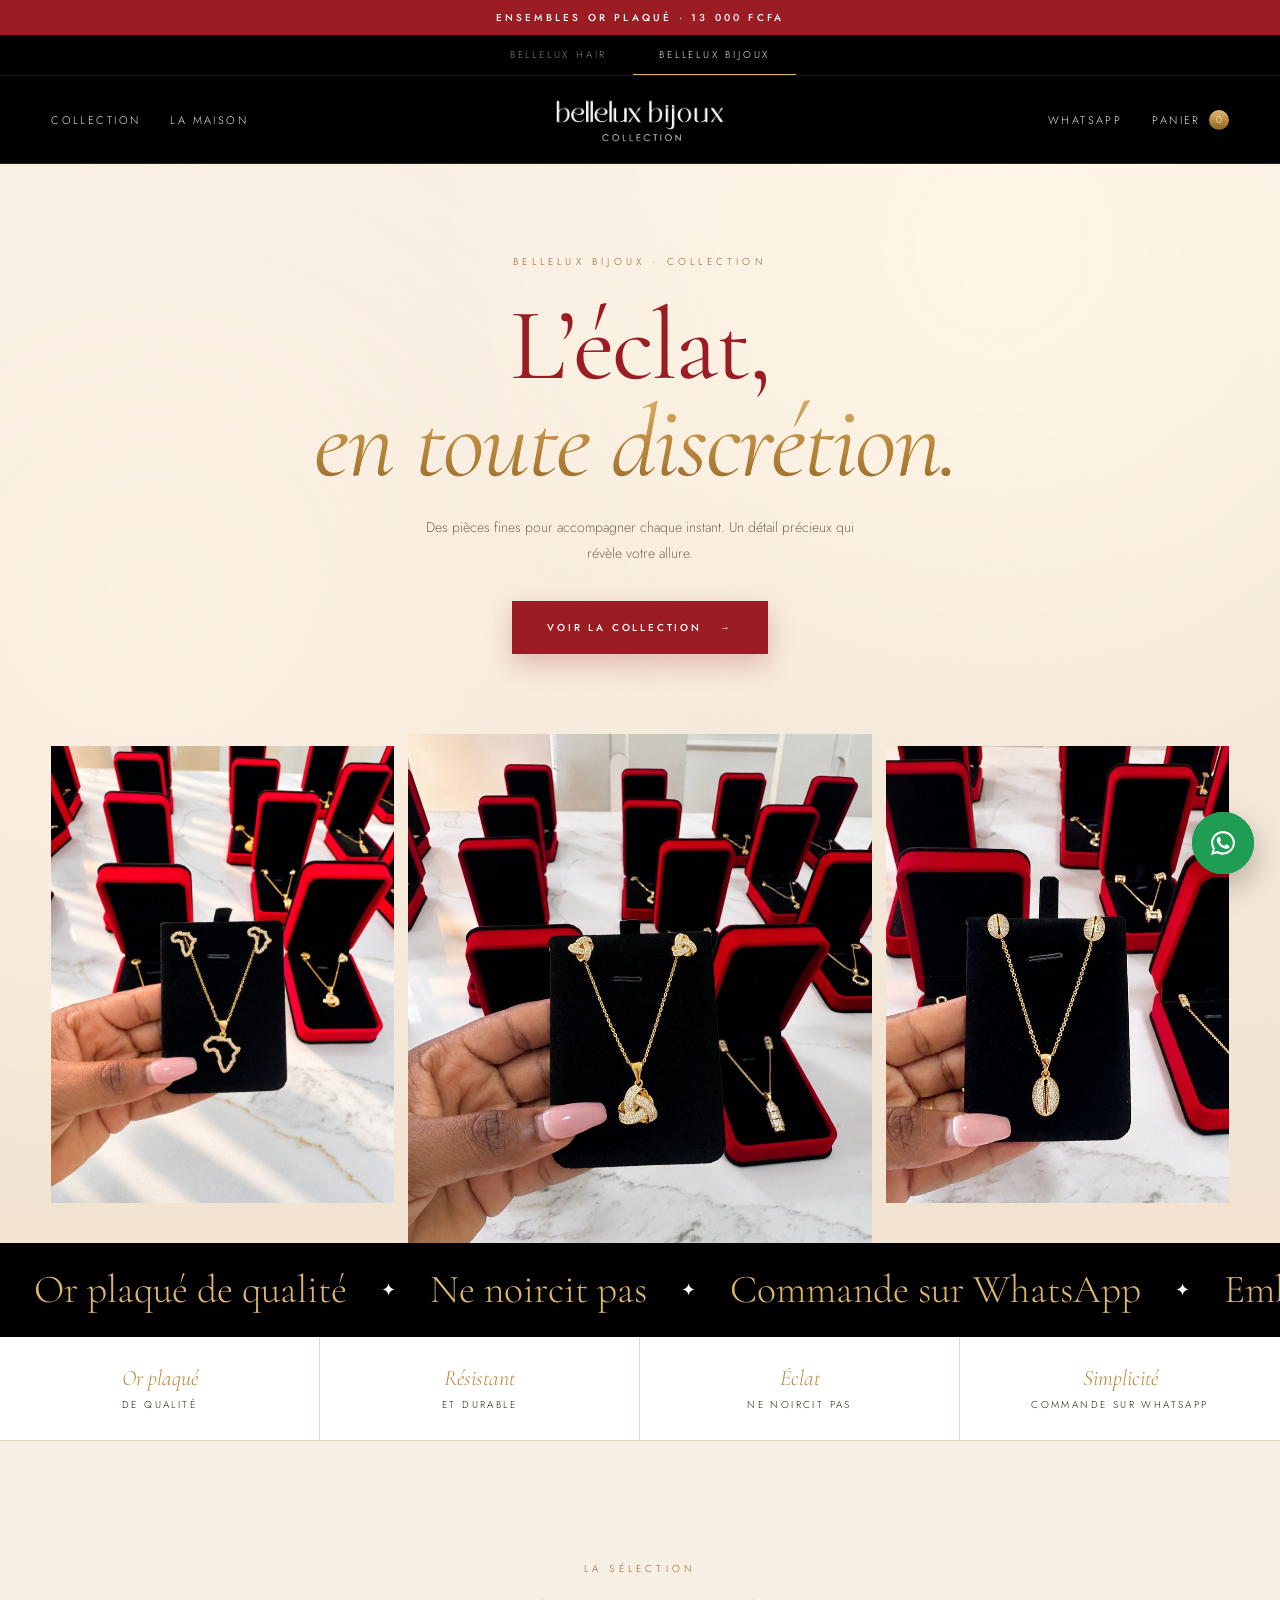
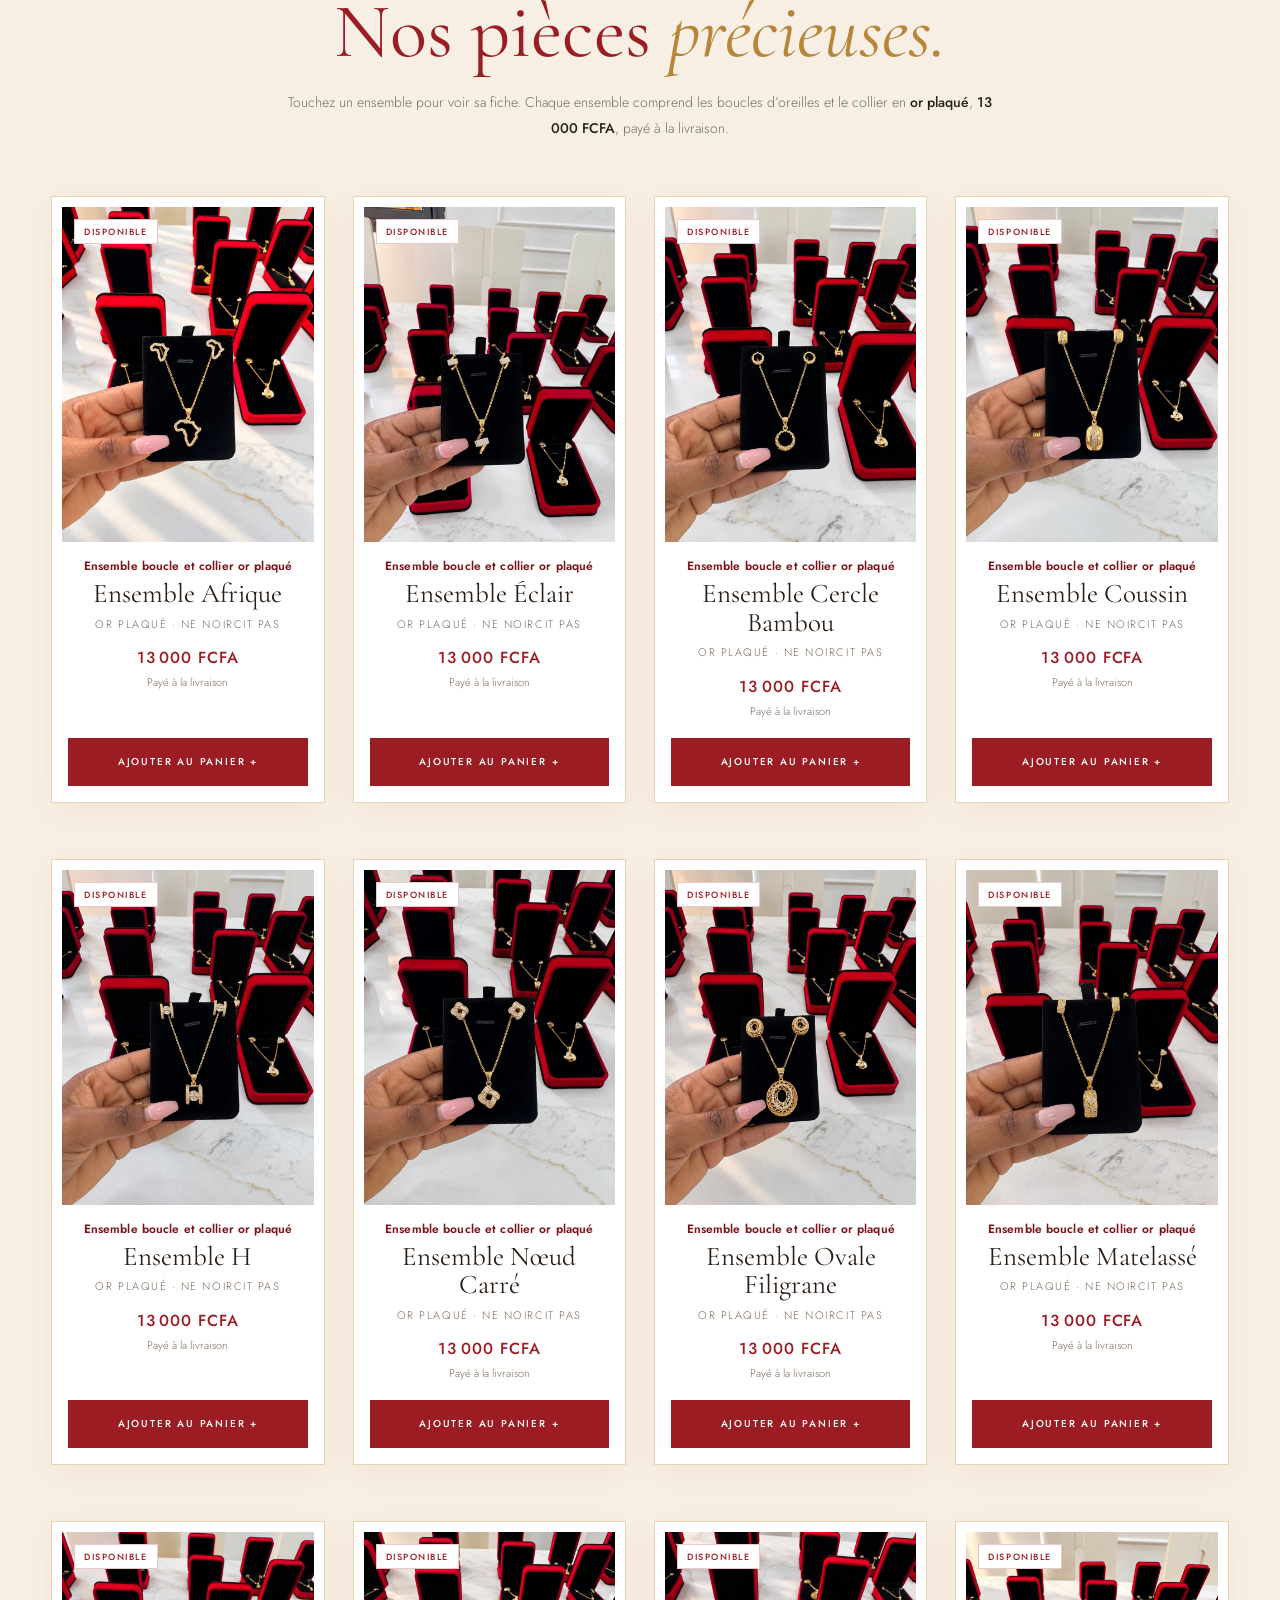
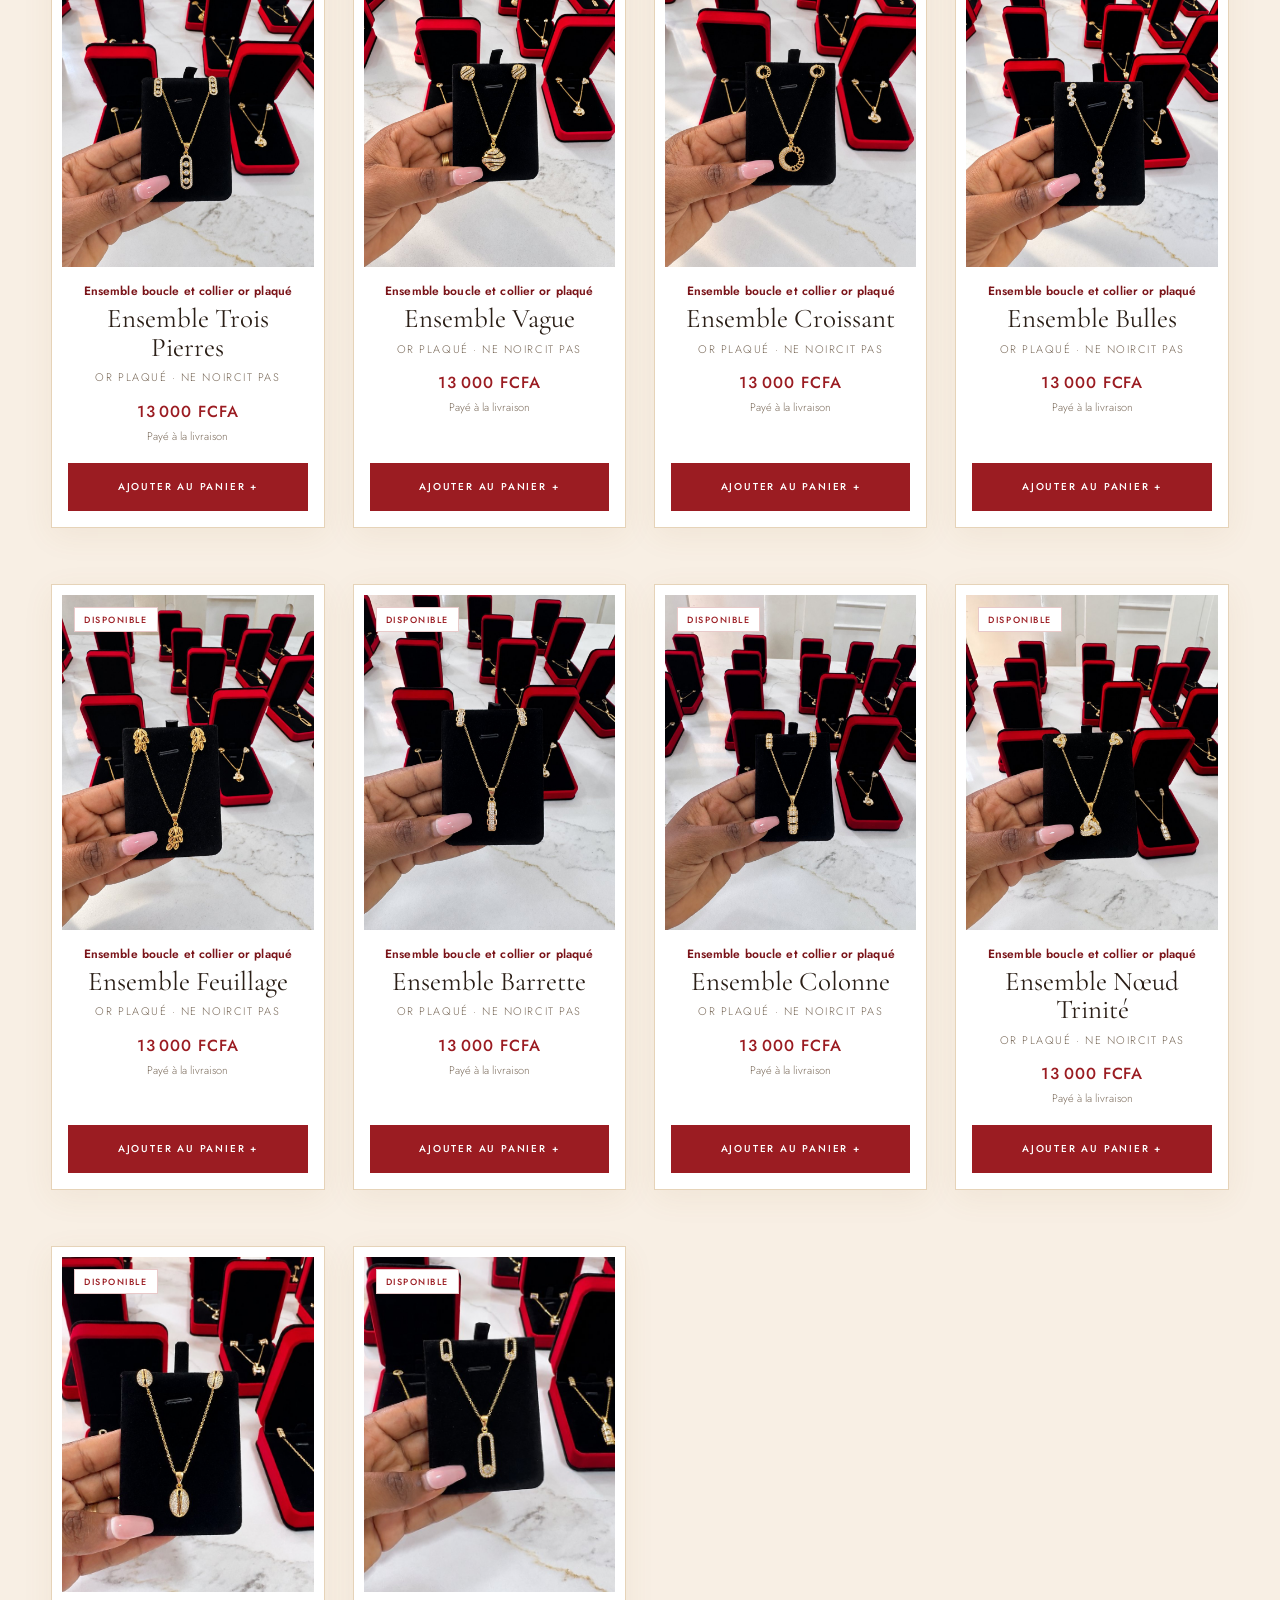
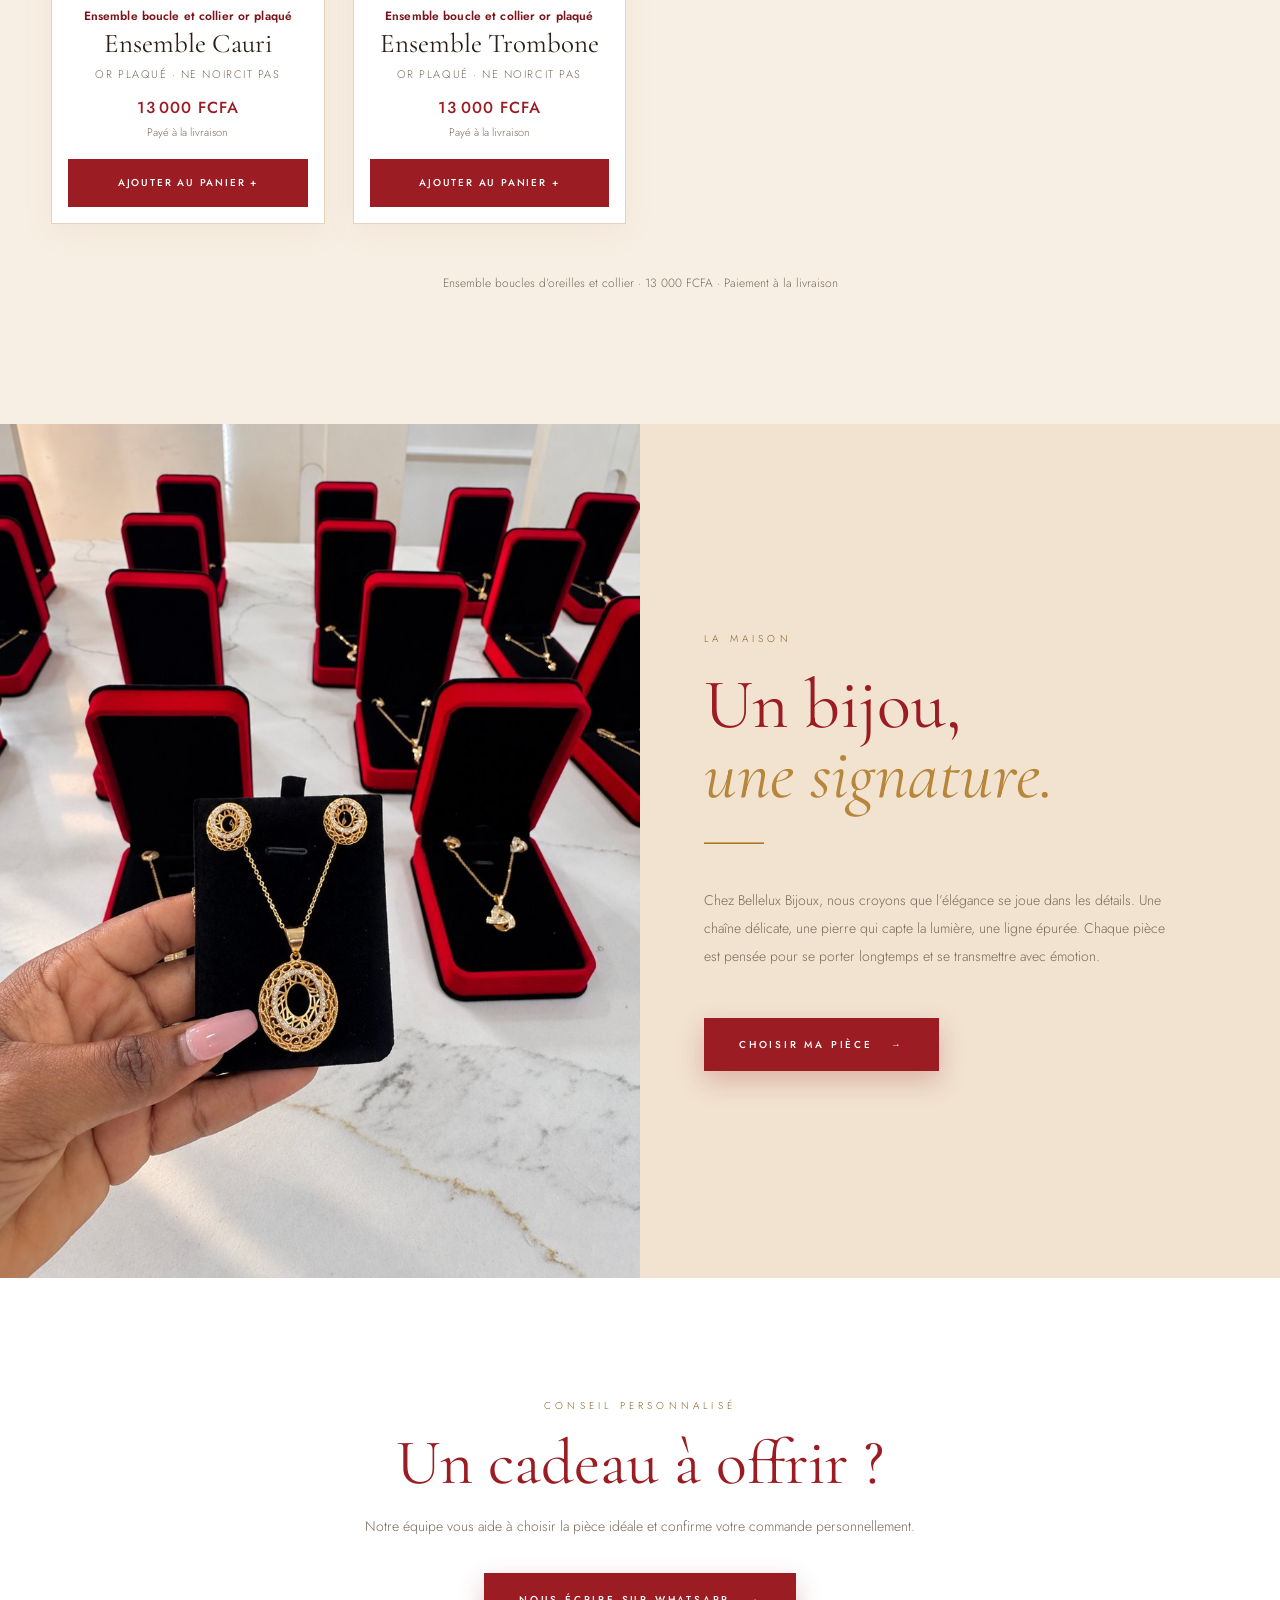
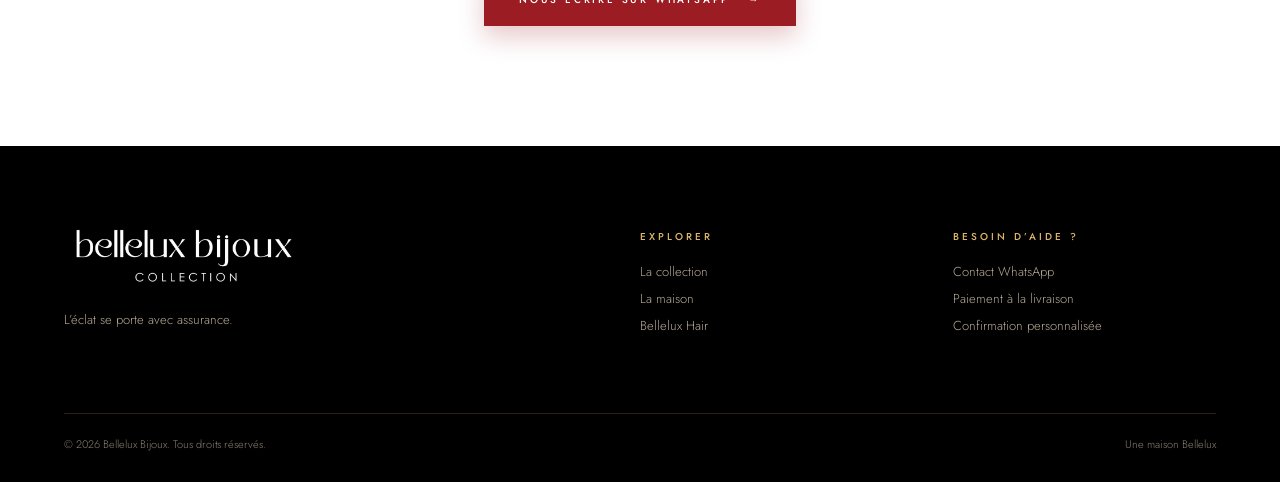
==== commit 8b55a984: "Collection bijoux or plaqué" ====
--- a/bijoux.html
+++ b/bijoux.html
@@ -5,20 +5,20 @@
 <meta name="viewport" content="width=device-width,initial-scale=1,viewport-fit=cover">
 <meta name="theme-color" content="#000000">
 <title>Bellelux Bijoux | Collection</title>
-<meta name="description" content="La collection Bellelux Bijoux : colliers, bagues, boucles d’oreilles et bracelets. Pièces disponibles et précommandes payables en deux fois. Commande sur WhatsApp.">
+<meta name="description" content="Ensembles boucles d’oreilles et collier en or plaqué Bellelux Bijoux, 13 000 FCFA. Ne noircit pas. Commande sur WhatsApp.">
 <meta property="og:title" content="Bellelux Bijoux | Collection">
-<meta property="og:description" content="Colliers, bagues, boucles et bracelets. Commande sur WhatsApp, précommande payable en deux fois.">
+<meta property="og:description" content="Ensembles or plaqué à 13 000 FCFA. Commande sur WhatsApp.">
 <meta property="og:type" content="website">
 <link rel="preconnect" href="https://fonts.googleapis.com">
 <link rel="preconnect" href="https://fonts.gstatic.com" crossorigin>
 <link href="https://fonts.googleapis.com/css2?family=Cormorant+Garamond:ital,wght@0,300;0,400;0,500;1,300;1,400&family=Jost:wght@300;400;500&display=swap" rel="stylesheet">
-<link rel="stylesheet" href="boutique.css">
+<link rel="stylesheet" href="boutique.css?v=20261111g">
 <style>
 :root{
 --noir:#000;--encre:#2A1E16;--ivoire:#F8EFE4;--ivoire2:#F1E3D0;--or:#B8863B;--or-clair:#DDB66C;--or-fonce:#8C6226;--rouge:#9B1C22;--rouge-fonce:#7A1419;--gris:#7A6A5A;--ligne:#E6D3B8;--serif:'Cormorant Garamond',Georgia,serif;--sans:'Jost',Arial,sans-serif;
 --degrade-or:linear-gradient(180deg,#E2BE77 0%,#B8863B 55%,#8C6226 100%);
 --b-fond:#FBF6EE;--b-encre:#2A1E16;--b-doux:#7A6A5A;--b-ligne:#E6D3B8;--b-accent:#7A1419;--b-sur-accent:#fff;--b-sombre:#9B1C22;--b-sur-sombre:#fff;
---b-titre:'Cormorant Garamond',Georgia,serif;--b-texte:Jost,Arial,sans-serif;--b-photo:#EFE2CF;--b-ratio:1/1;--b-alignement:center;--b-align-flex:center;--b-colonnes:4;
+--b-titre:'Cormorant Garamond',Georgia,serif;--b-texte:Jost,Arial,sans-serif;--b-photo:#EFE2CF;--b-ratio:3/4;--b-alignement:center;--b-align-flex:center;--b-colonnes:4;
 --b-pre:#B8863B;--b-sur-pre:#fff;--b-dispo:#fff;--b-sur-dispo:#9B1C22;--b-prix:#9B1C22;--b-bord-btn:#9B1C22;
 --b-bande-fond:#000;--b-bande-encre:#DDB66C;--b-bande-accent:#fff;--b-wa:#1f9d55;--b-champ:#fff;--b-encart:#F6EADB;
 --b-barre-fond:rgba(251,246,238,.97);--b-barre-encre:#2A1E16;--b-barre-fond-plein:#fff
@@ -175,7 +175,7 @@
 </style>
 </head>
 <body>
-<div class="announce">Pièces disponibles · Précommande en deux fois</div>
+<div class="announce">Ensembles or plaqué · 13 000 FCFA</div>
 <nav class="maisons" aria-label="Nos maisons">
   <a href="index.html">Bellelux Hair</a>
   <a href="bijoux.html" class="actif" aria-current="page">Bellelux Bijoux</a>
@@ -199,48 +199,39 @@
     <p>Des pièces fines pour accompagner chaque instant. Un détail précieux qui révèle votre allure.</p>
     <a class="cta" href="#catalogue">Voir la collection <span aria-hidden="true">→</span></a>
     <div class="hero-galerie">
-      <div class="ph"><img src="https://images.unsplash.com/photo-1535632066927-ab7c9ab60908?auto=format&fit=crop&w=900&q=80" alt="Boucles d’oreilles dorées"></div>
-      <div class="ph"><img src="https://images.unsplash.com/photo-1599643478518-a784e5dc4c8f?auto=format&fit=crop&w=1200&q=80" alt="Collier doré"></div>
-      <div class="ph"><img src="https://images.unsplash.com/photo-1605100804763-247f67b3557e?auto=format&fit=crop&w=900&q=80" alt="Bague en or"></div>
-    </div>
-  </section>
-
-  <div class="bande" aria-label="Pièces disponibles, précommande payable en deux fois">
+      <div class="ph"><img src="bijoux/afrique.jpg" alt="Boucles d’oreilles dorées"></div>
+      <div class="ph"><img src="bijoux/noeud-trinite.jpg" alt="Collier doré"></div>
+      <div class="ph"><img src="bijoux/cauri.jpg" alt="Bague en or"></div>
+    </div>
+  </section>
+
+  <div class="bande" aria-label="Or plaqué de qualité, ne noircit pas">
     <div class="bande-piste" aria-hidden="true">
-      <div class="bande-groupe"><span>Pièces disponibles</span><i>✦</i><span>Précommande en deux fois</span><i>✦</i><span>Commande sur WhatsApp</span><i>✦</i><span>Emballage cadeau sur demande</span><i>✦</i></div>
-      <div class="bande-groupe"><span>Pièces disponibles</span><i>✦</i><span>Précommande en deux fois</span><i>✦</i><span>Commande sur WhatsApp</span><i>✦</i><span>Emballage cadeau sur demande</span><i>✦</i></div>
+      <div class="bande-groupe"><span>Or plaqué de qualité</span><i>✦</i><span>Ne noircit pas</span><i>✦</i><span>Commande sur WhatsApp</span><i>✦</i><span>Emballage cadeau sur demande</span><i>✦</i></div>
+      <div class="bande-groupe"><span>Or plaqué de qualité</span><i>✦</i><span>Ne noircit pas</span><i>✦</i><span>Commande sur WhatsApp</span><i>✦</i><span>Emballage cadeau sur demande</span><i>✦</i></div>
     </div>
   </div>
 
   <div class="atouts">
-    <div><span>Finesse</span>Pièces sélectionnées</div>
-    <div><span>Écrin</span>Prêt à offrir</div>
+    <div><span>Or plaqué</span>De qualité</div>
+    <div><span>Résistant</span>Et durable</div>
+    <div><span>Éclat</span>Ne noircit pas</div>
     <div><span>Simplicité</span>Commande sur WhatsApp</div>
-    <div><span>Souplesse</span>Paiement en deux fois</div>
   </div>
 
   <section class="section" id="catalogue">
     <div class="entete apparition">
       <div class="surtitre">La sélection</div>
       <h2 class="titre">Nos pièces <em>précieuses.</em></h2>
-      <p class="sous">Touchez un bijou pour voir sa fiche. Les pièces <b>disponibles</b> se règlent à la livraison, les <b>précommandes</b> en deux fois : un acompte à la commande, le solde à la livraison.</p>
-    </div>
-    <div class="filtres filtres-defile" role="group" aria-label="Filtrer la collection">
-      <button class="filtre actif" type="button" data-filtre="Tout" aria-pressed="true">Tout voir</button>
-      <button class="filtre" type="button" data-filtre="dispo" aria-pressed="false">Disponibles</button>
-      <button class="filtre" type="button" data-filtre="pre" aria-pressed="false">Précommande</button>
-      <span class="filtre-sep" aria-hidden="true"></span>
-      <button class="filtre" type="button" data-filtre="Collier" aria-pressed="false">Colliers</button>
-      <button class="filtre" type="button" data-filtre="Bague" aria-pressed="false">Bagues</button>
-      <button class="filtre" type="button" data-filtre="Boucles" aria-pressed="false">Boucles d’oreilles</button>
-      <button class="filtre" type="button" data-filtre="Bracelet" aria-pressed="false">Bracelets</button>
-    </div>
+      <p class="sous">Touchez un ensemble pour voir sa fiche. Chaque ensemble comprend les boucles d’oreilles et le collier en <b>or plaqué</b>, <b>13 000 FCFA</b>, payé à la livraison.</p>
+    </div>
+    
     <div class="grille" id="produits"></div>
-    <p class="mention">Photos d’illustration et prix indicatifs, à remplacer par les pièces réelles avant la mise en ligne.</p>
+    <p class="mention">Ensemble boucles d’oreilles et collier · 13 000 FCFA · Paiement à la livraison</p>
   </section>
 
   <section class="histoire" id="histoire">
-    <div class="ph"><img src="https://images.unsplash.com/photo-1573408301185-9146fe634ad0?auto=format&fit=crop&w=1400&q=80" alt="Bijoux Bellelux" loading="lazy"></div>
+    <div class="ph"><img src="bijoux/ovale-filigrane.jpg" alt="Bijoux Bellelux" loading="lazy"></div>
     <div class="histoire-texte apparition">
       <span class="surtitre">La maison</span>
       <h2>Un bijou,<br><em>une signature.</em></h2>
@@ -264,13 +255,13 @@
   <div class="pied-grille">
     <div><img class="pied-logo" src="logo-bijoux.jpg" alt="Bellelux Bijoux" loading="lazy"><p>L’éclat se porte avec assurance.</p></div>
     <div><h4>Explorer</h4><p><a href="#catalogue">La collection</a><br><a href="#histoire">La maison</a><br><a href="index.html">Bellelux Hair</a></p></div>
-    <div><h4>Besoin d’aide ?</h4><p><a href="#" data-wa>Contact WhatsApp</a><br>Précommande en deux fois<br>Confirmation personnalisée</p></div>
+    <div><h4>Besoin d’aide ?</h4><p><a href="#" data-wa>Contact WhatsApp</a><br>Paiement à la livraison<br>Confirmation personnalisée</p></div>
   </div>
   <div class="pied-bas"><span>© 2026 Bellelux Bijoux. Tous droits réservés.</span><span>Une maison Bellelux</span></div>
 </footer>
 
-<script src="produits-bijoux.js"></script>
-<script src="boutique.js"></script>
+<script src="produits-bijoux.js?v=20261111g"></script>
+<script src="boutique.js?v=20261111g"></script>
 <script>
 const obs = 'IntersectionObserver' in window ? new IntersectionObserver(es => es.forEach(en => { if (en.isIntersecting) { en.target.classList.add('vu'); obs.unobserve(en.target); } }), { threshold: .15 }) : null;
 document.querySelectorAll('.apparition').forEach(el => obs ? obs.observe(el) : el.classList.add('vu'));
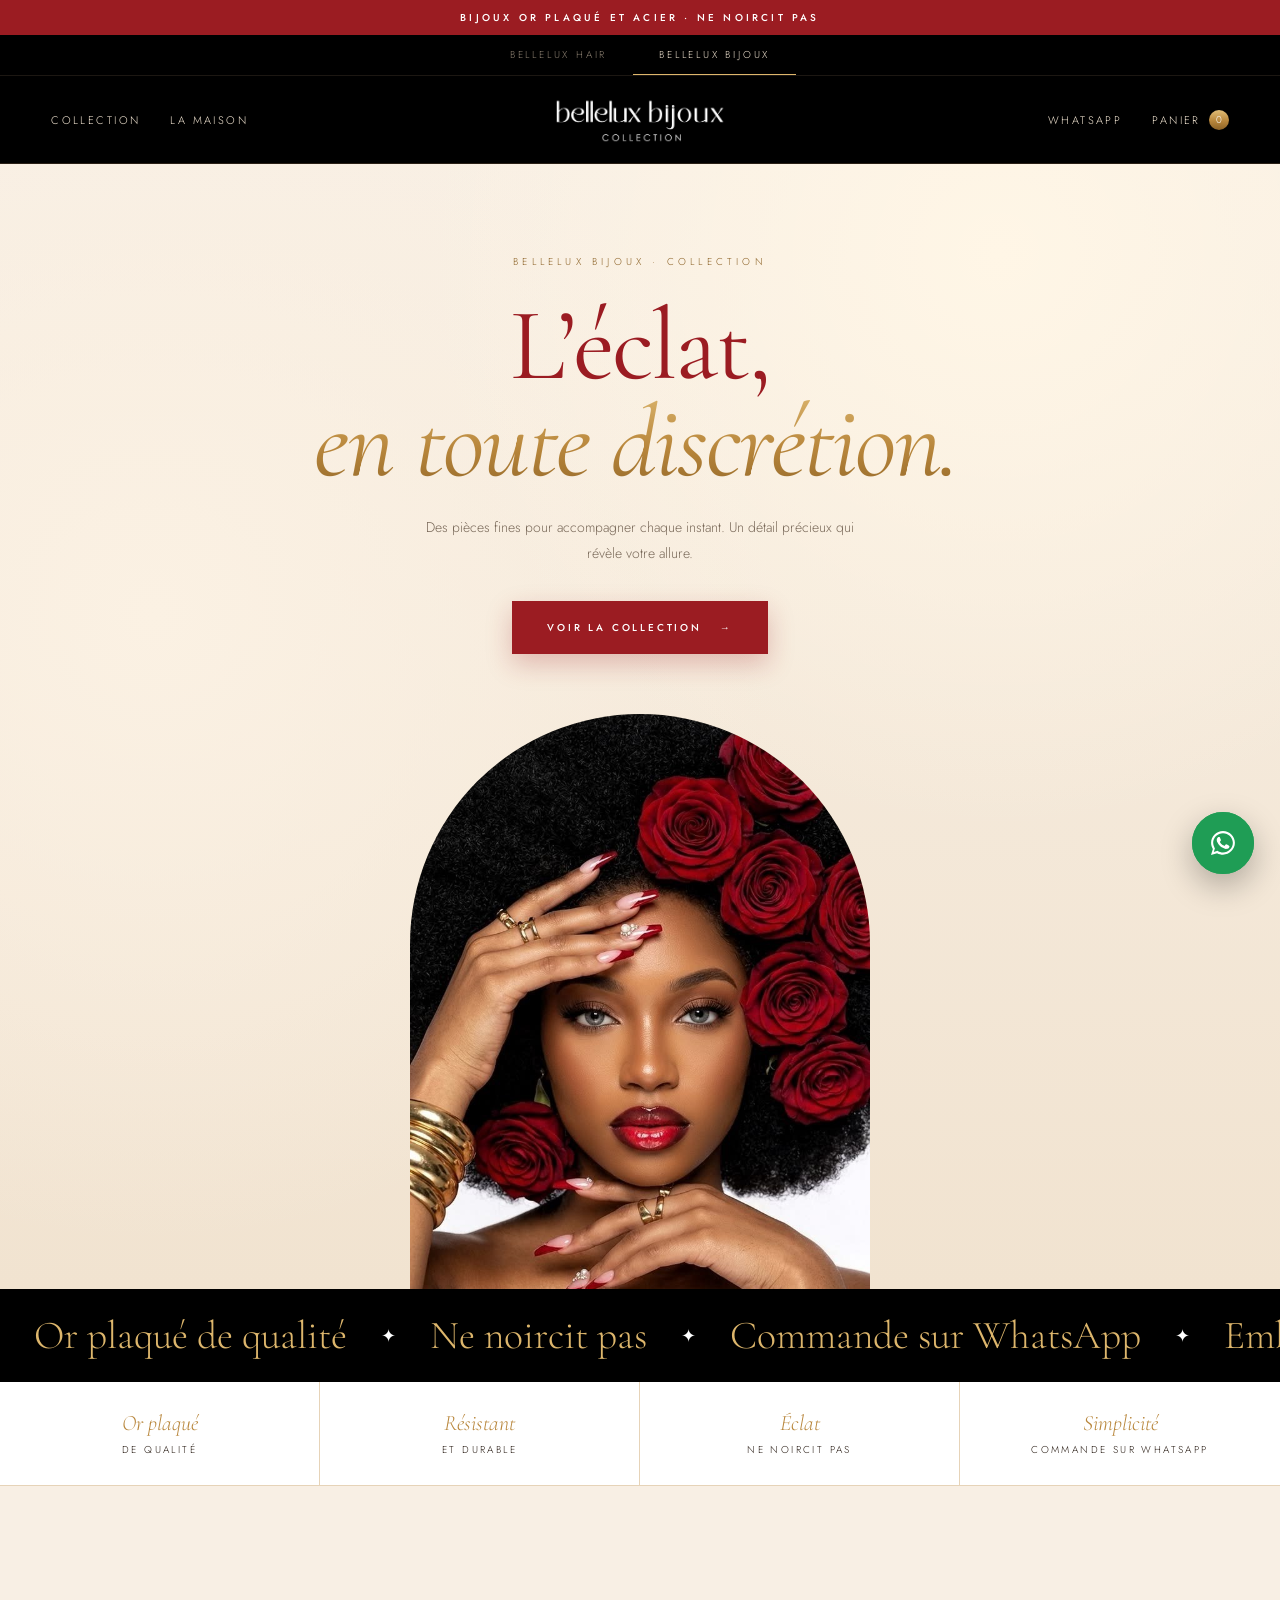
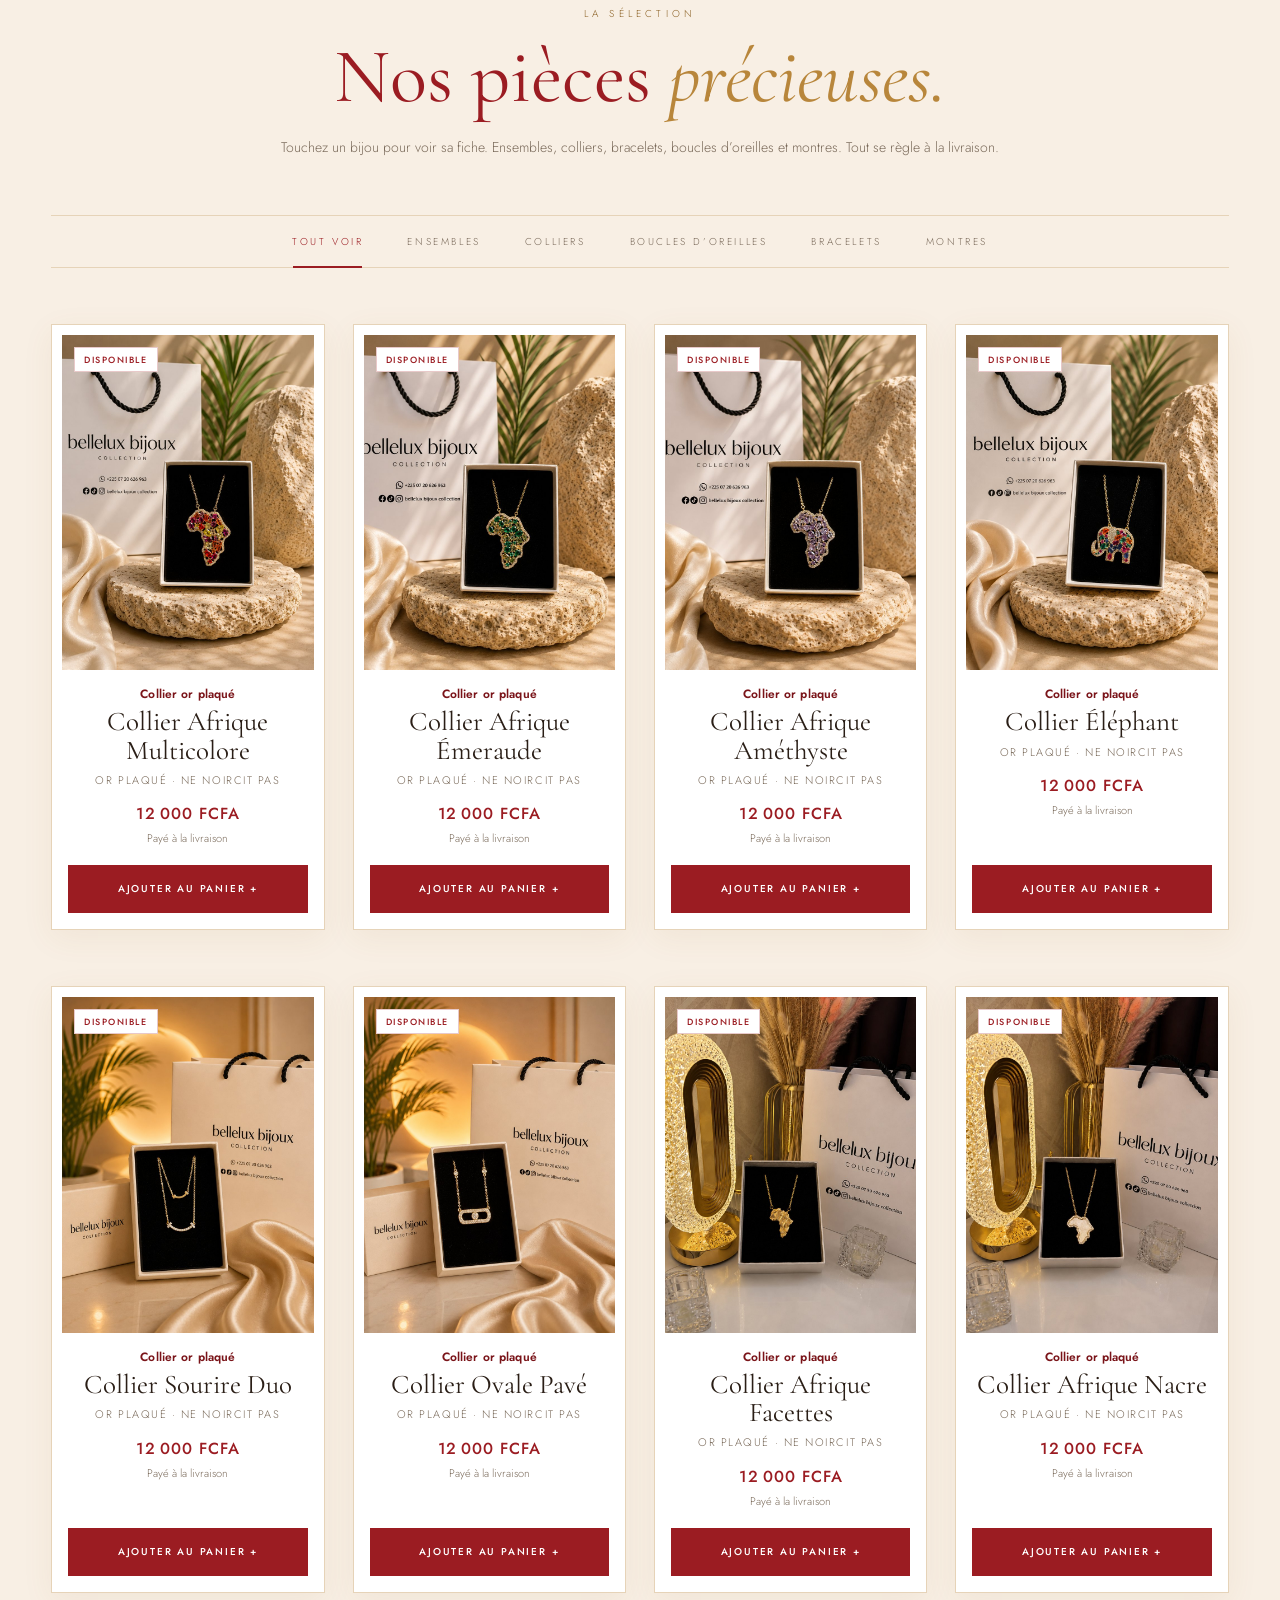
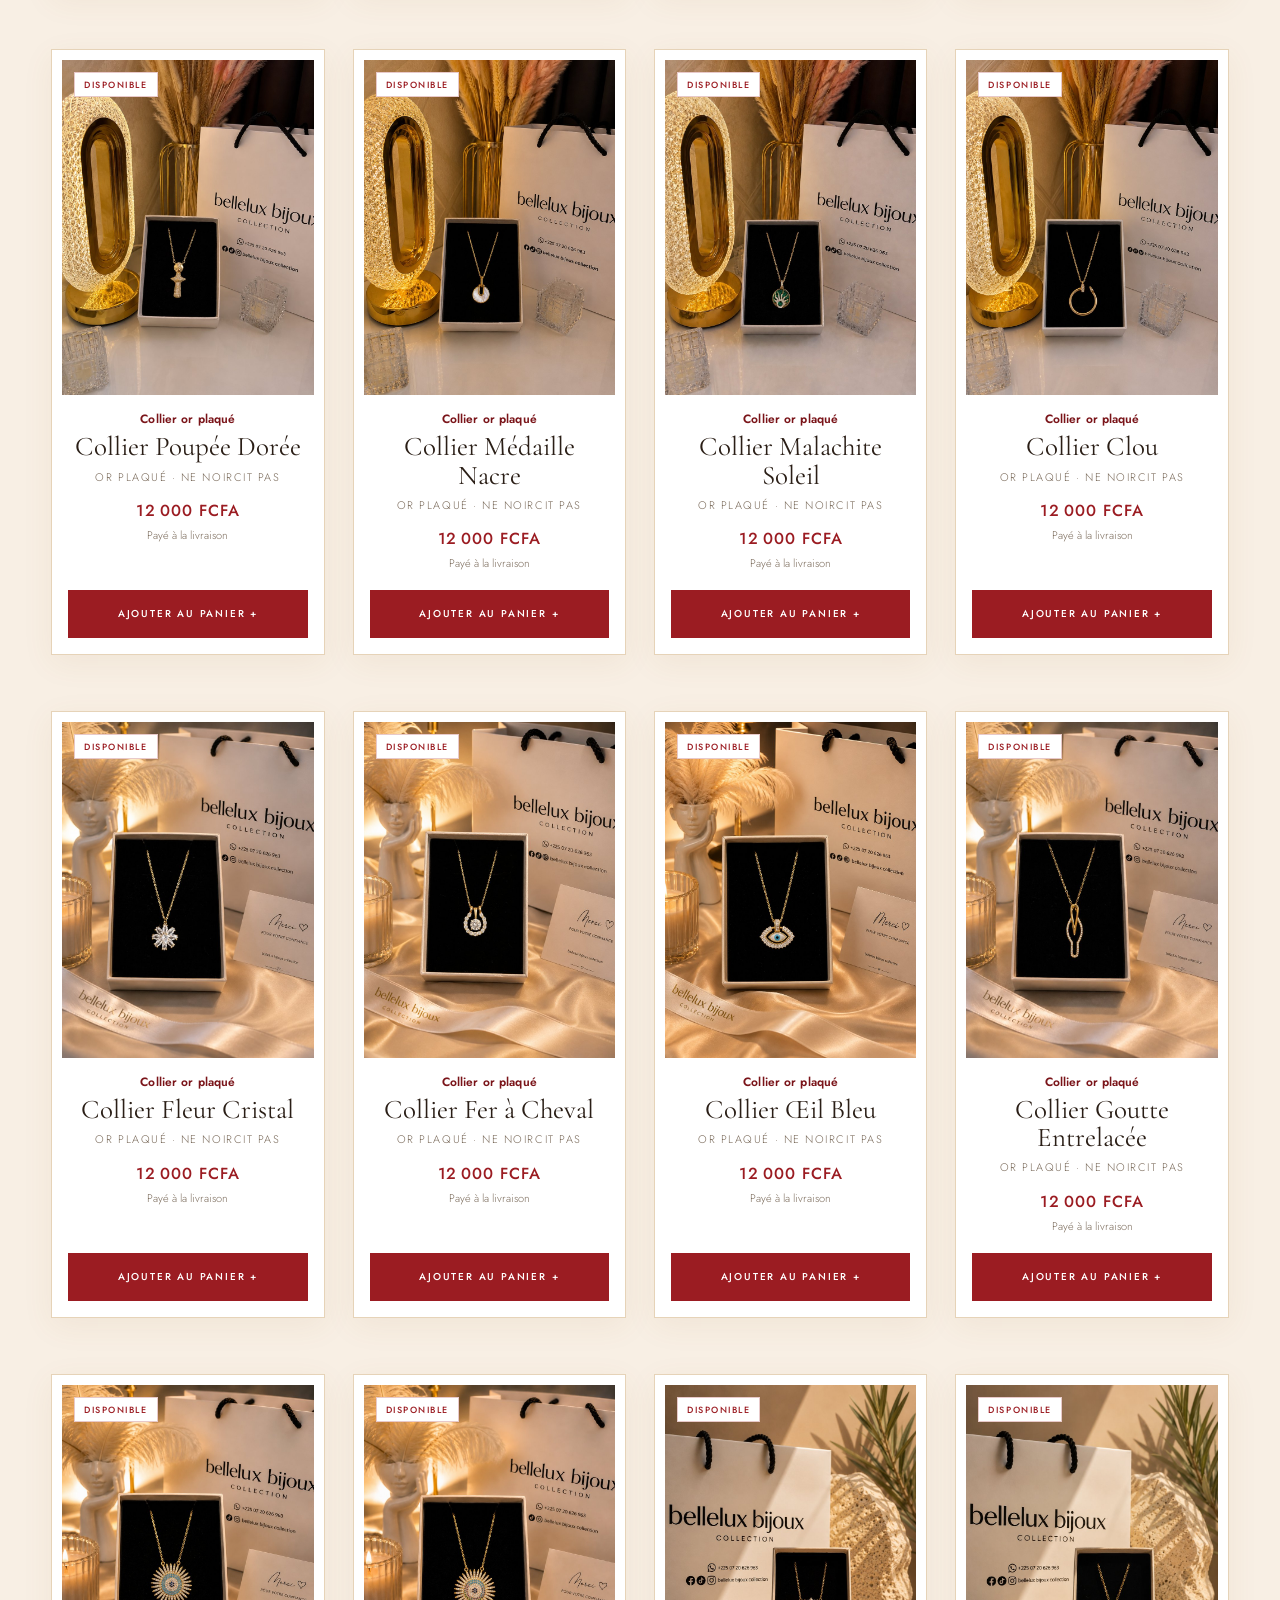
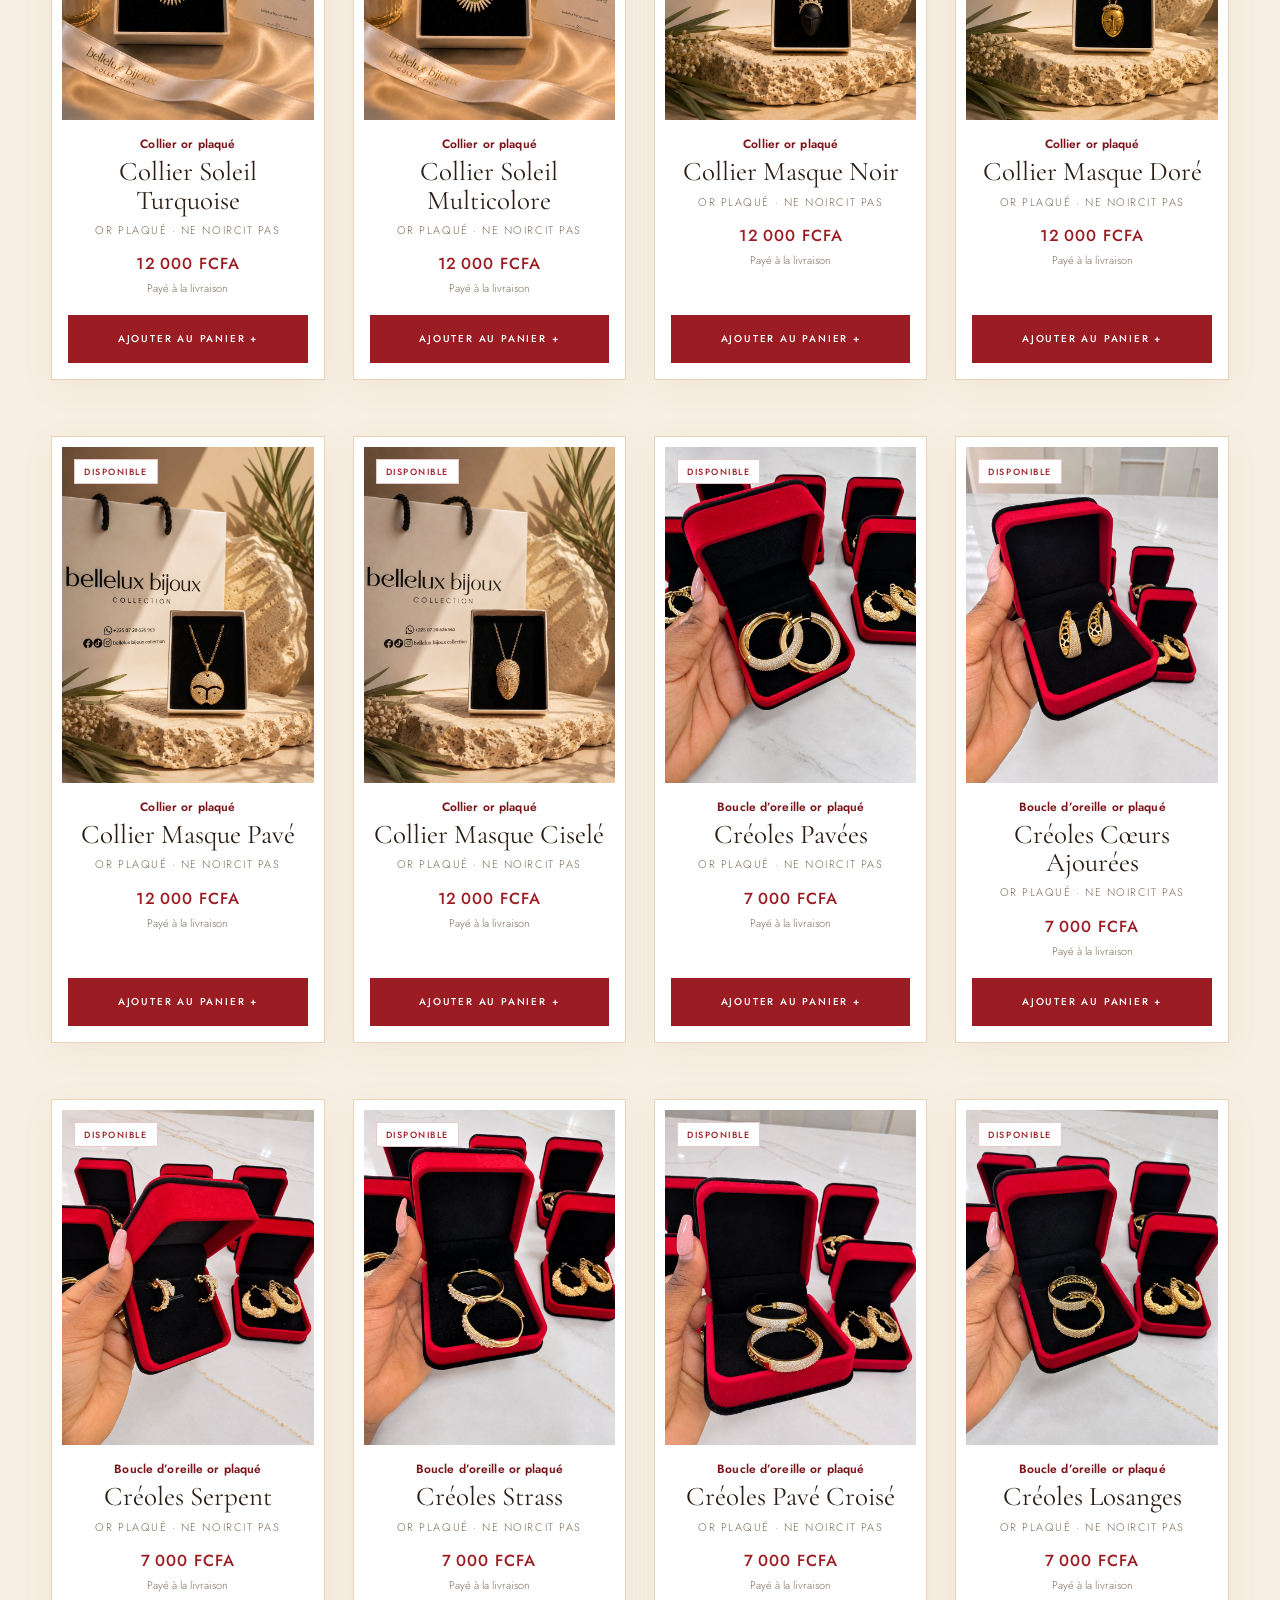
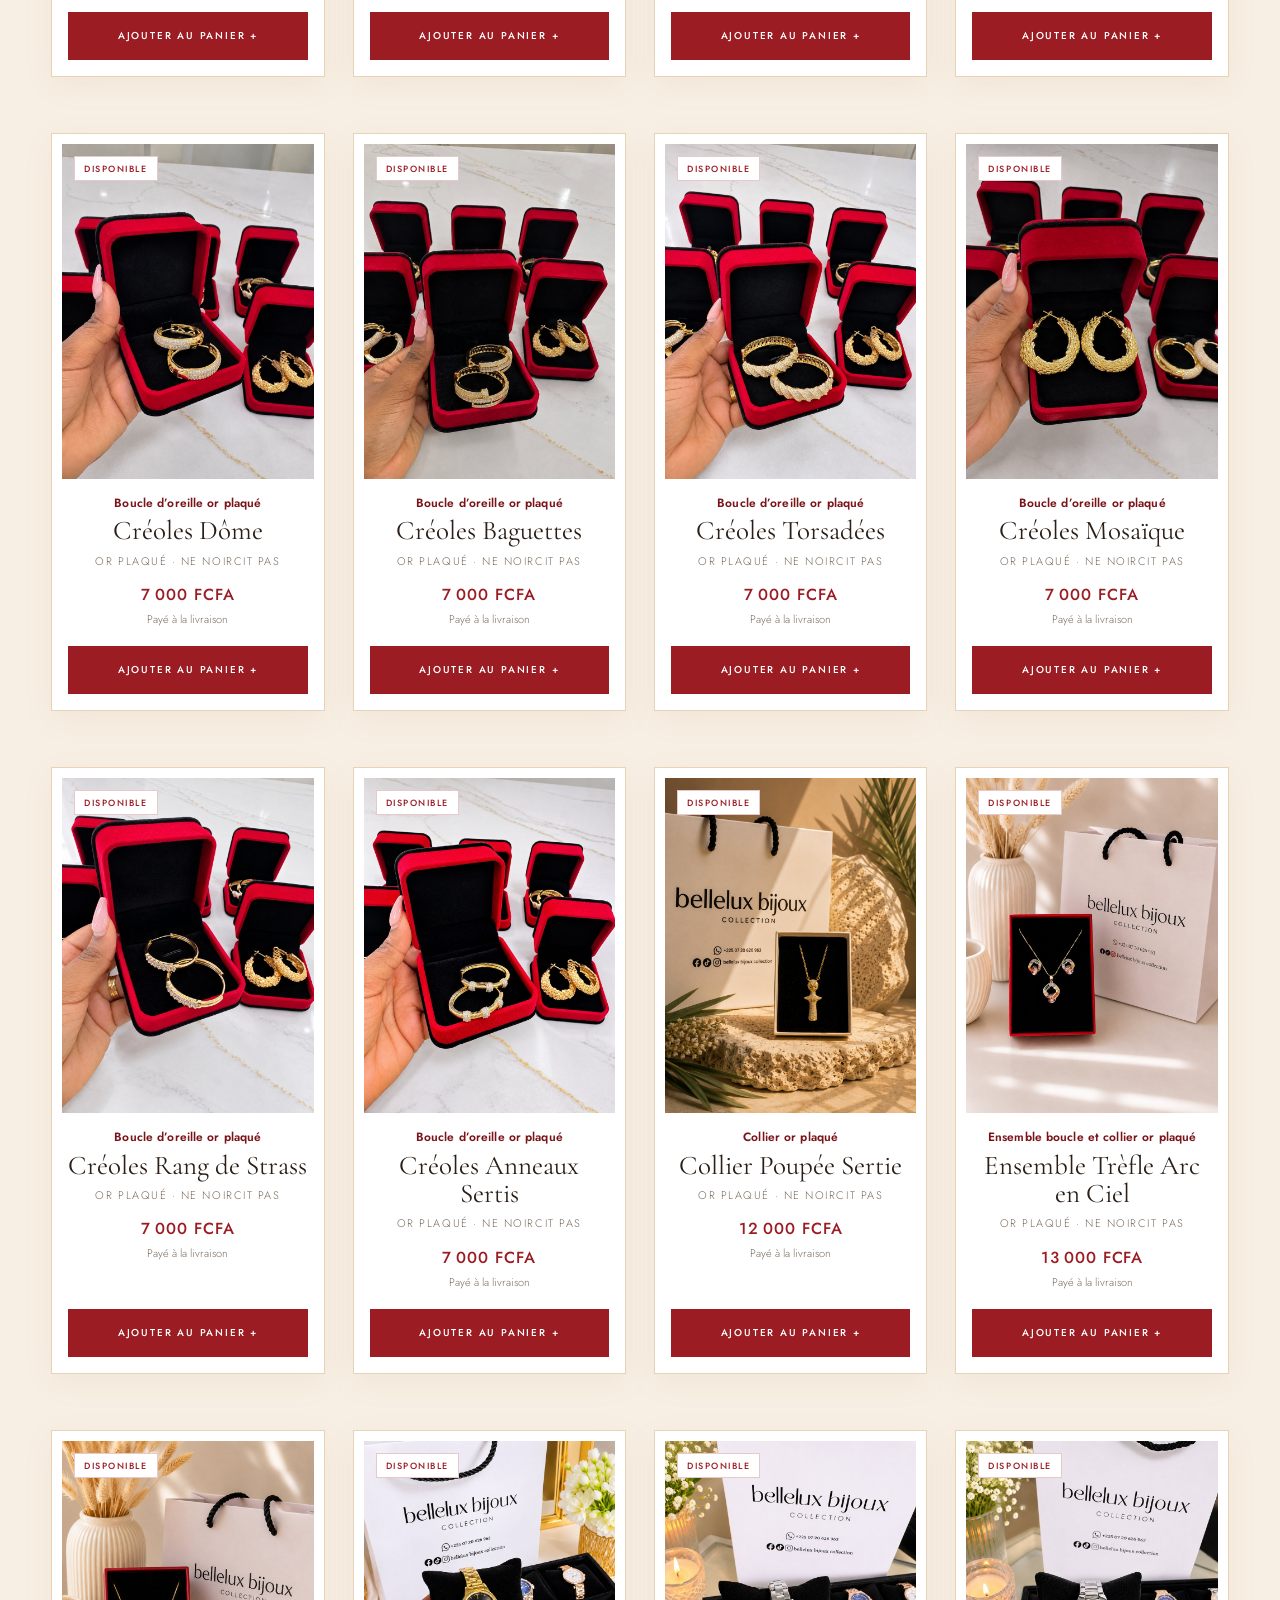
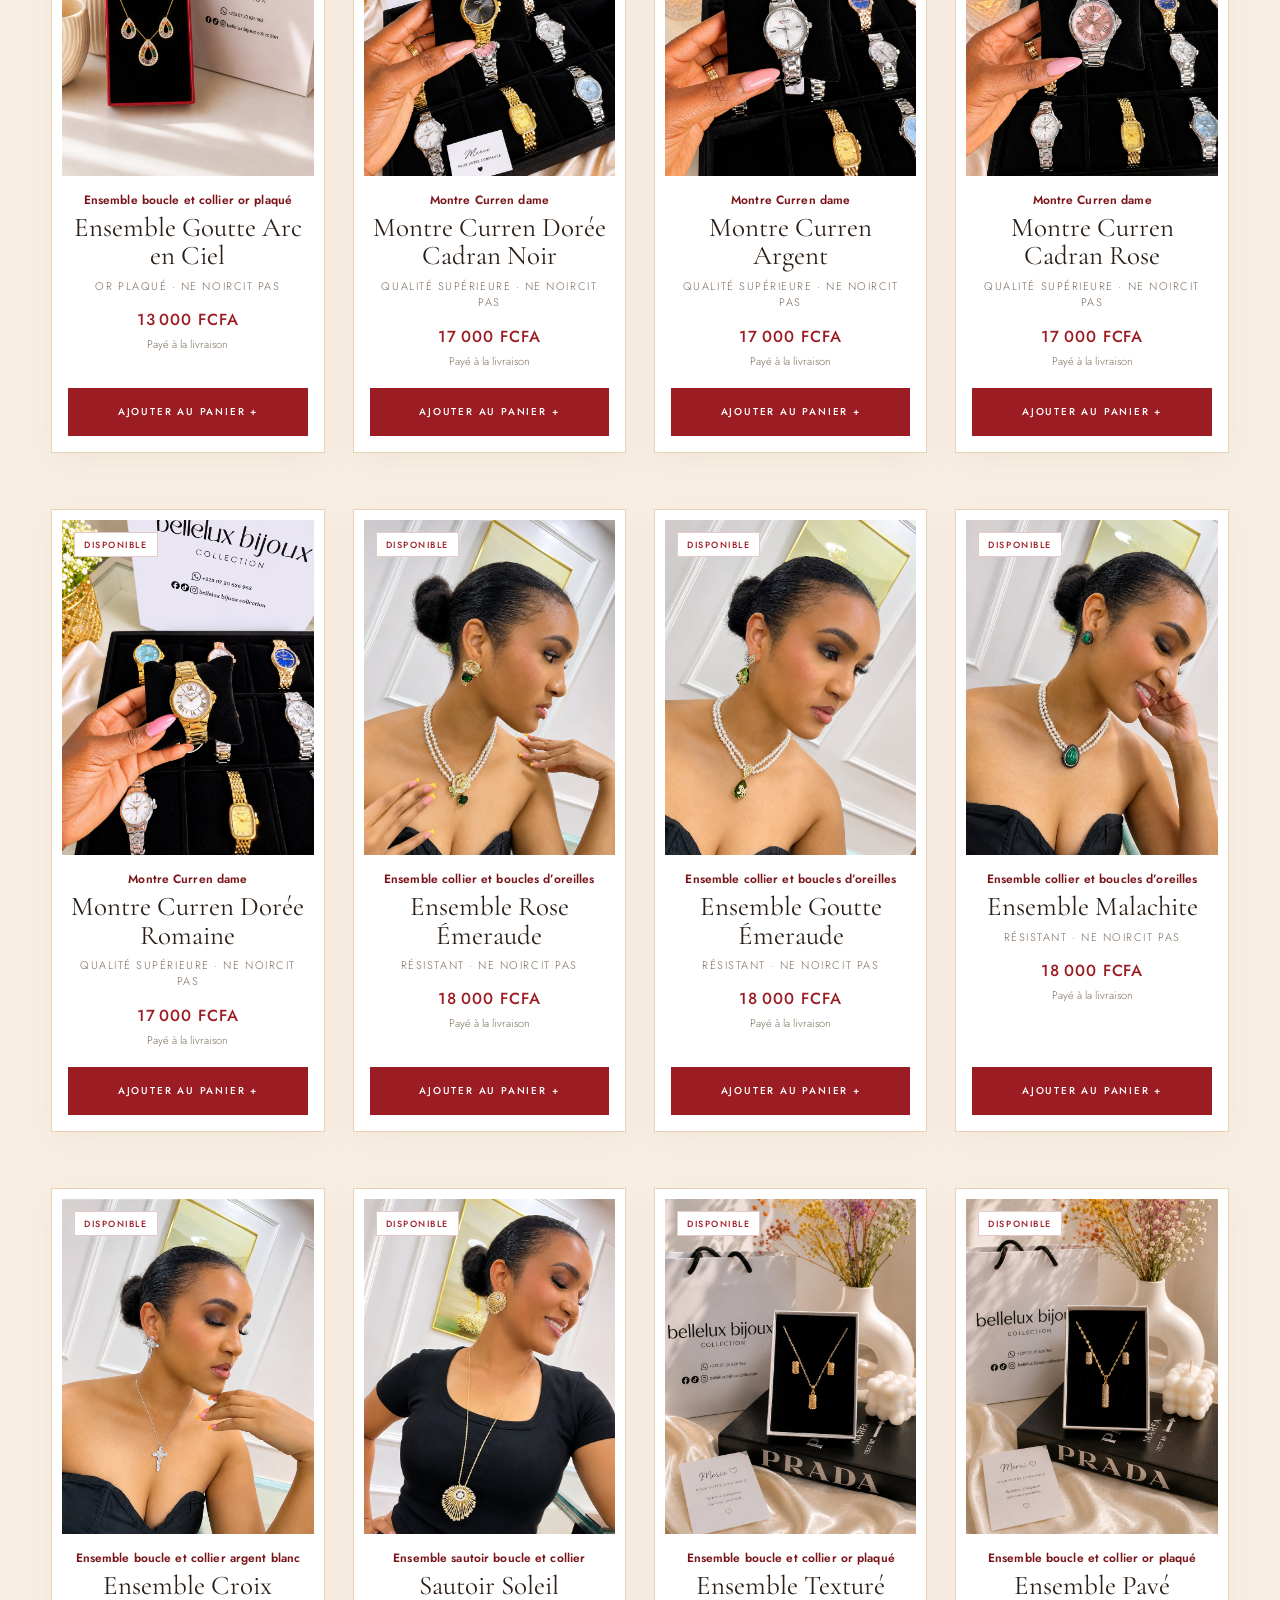
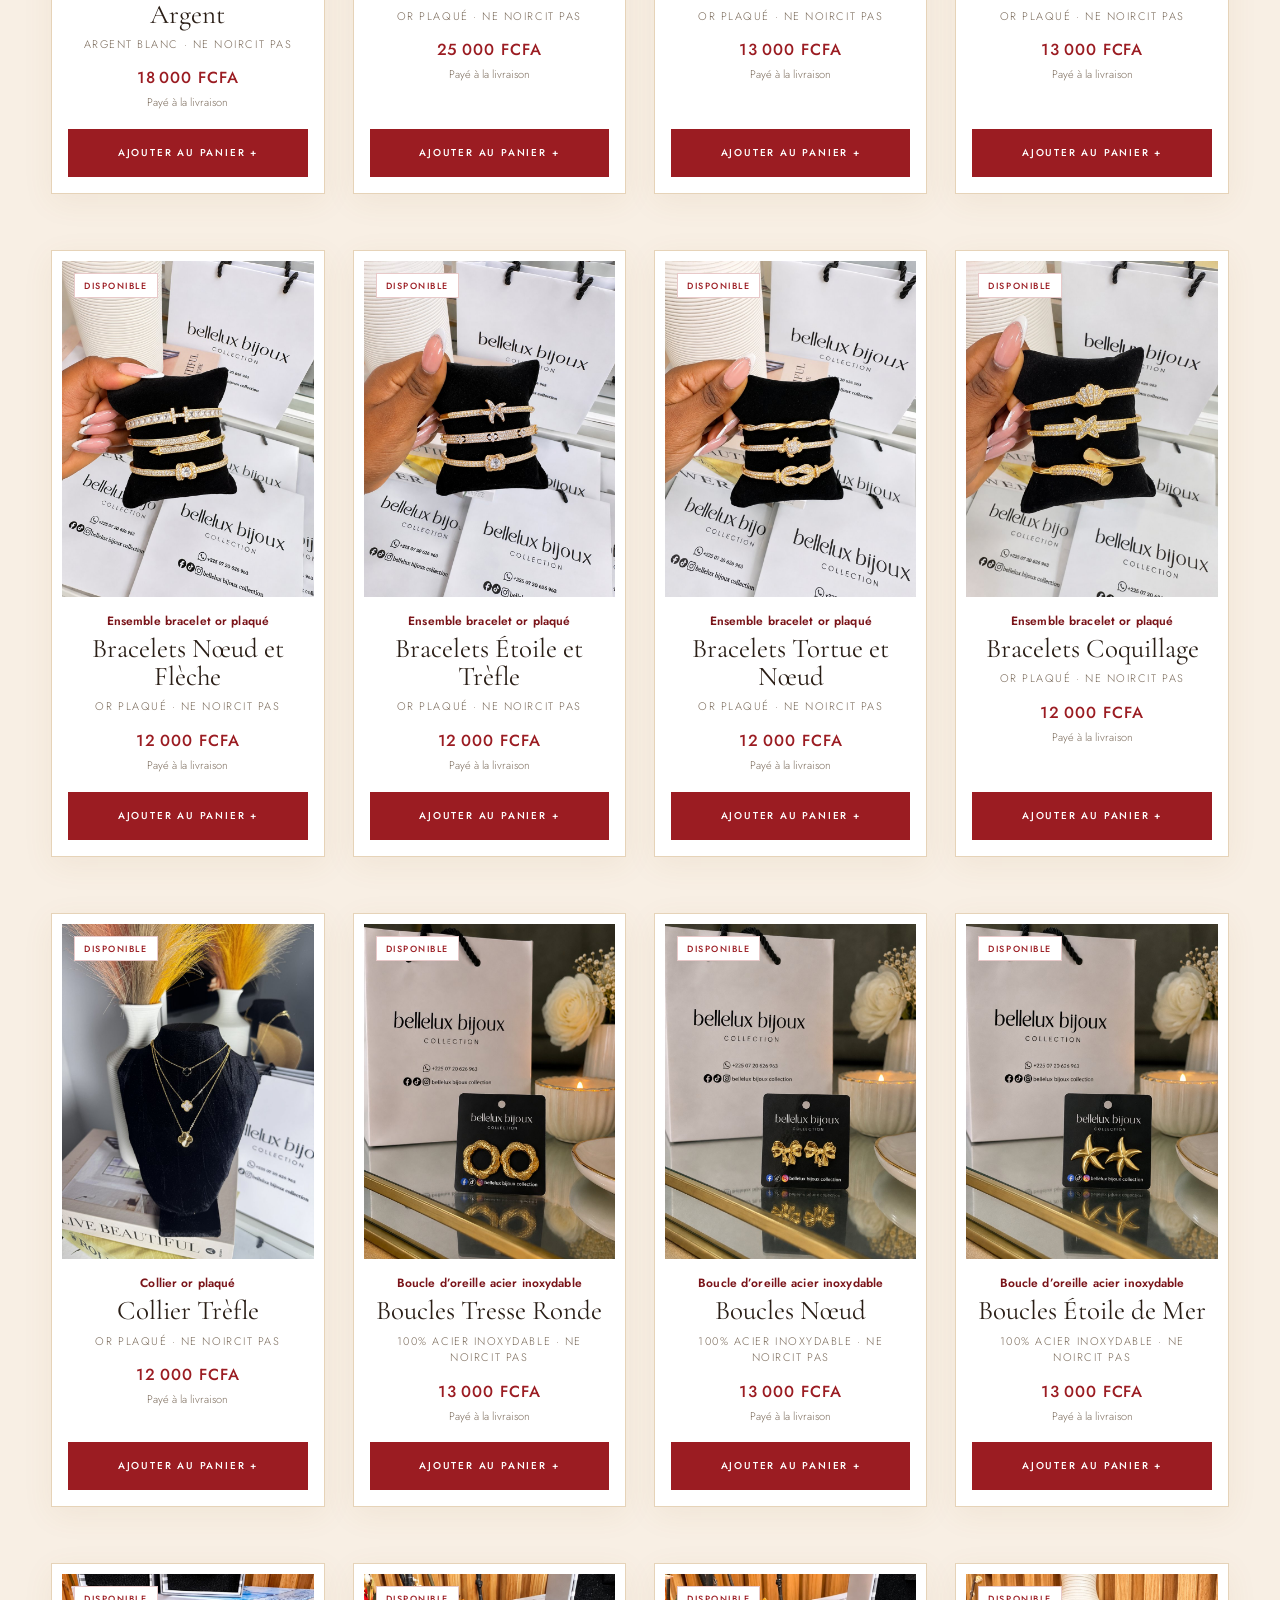
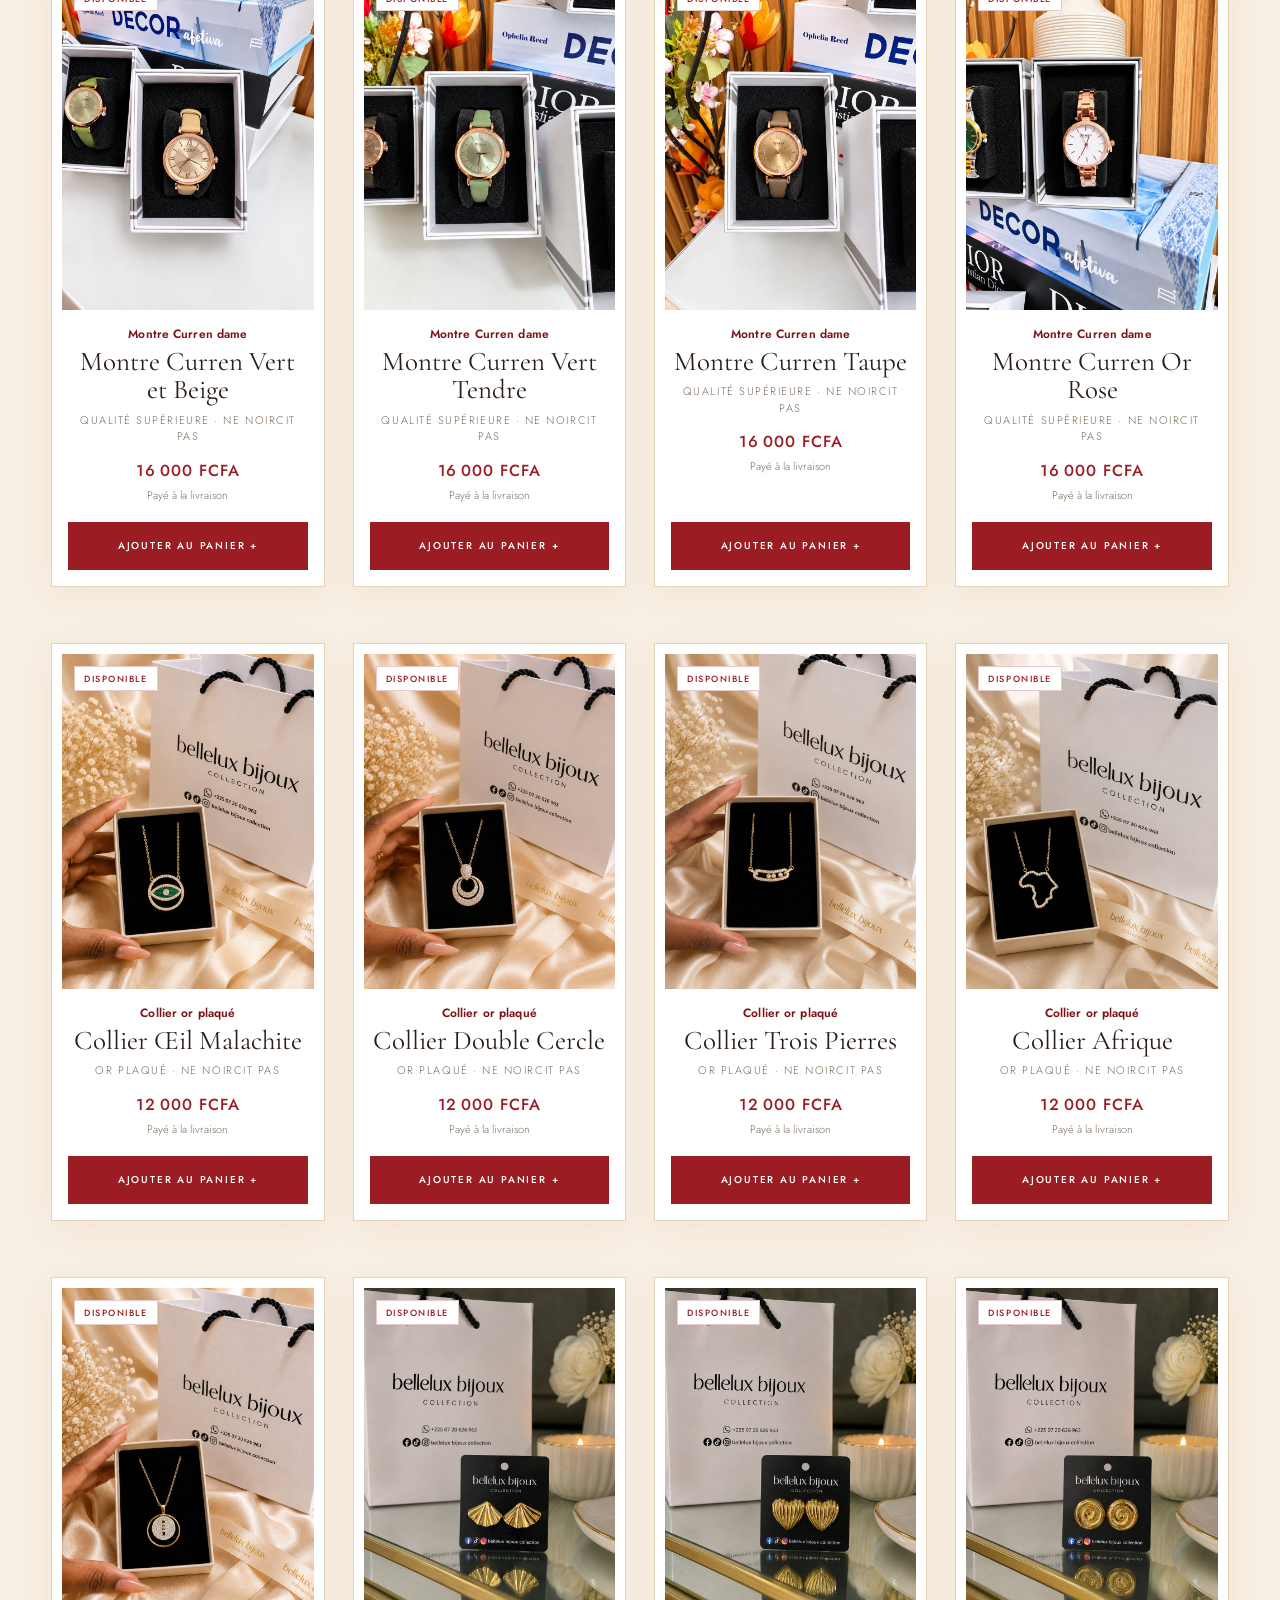
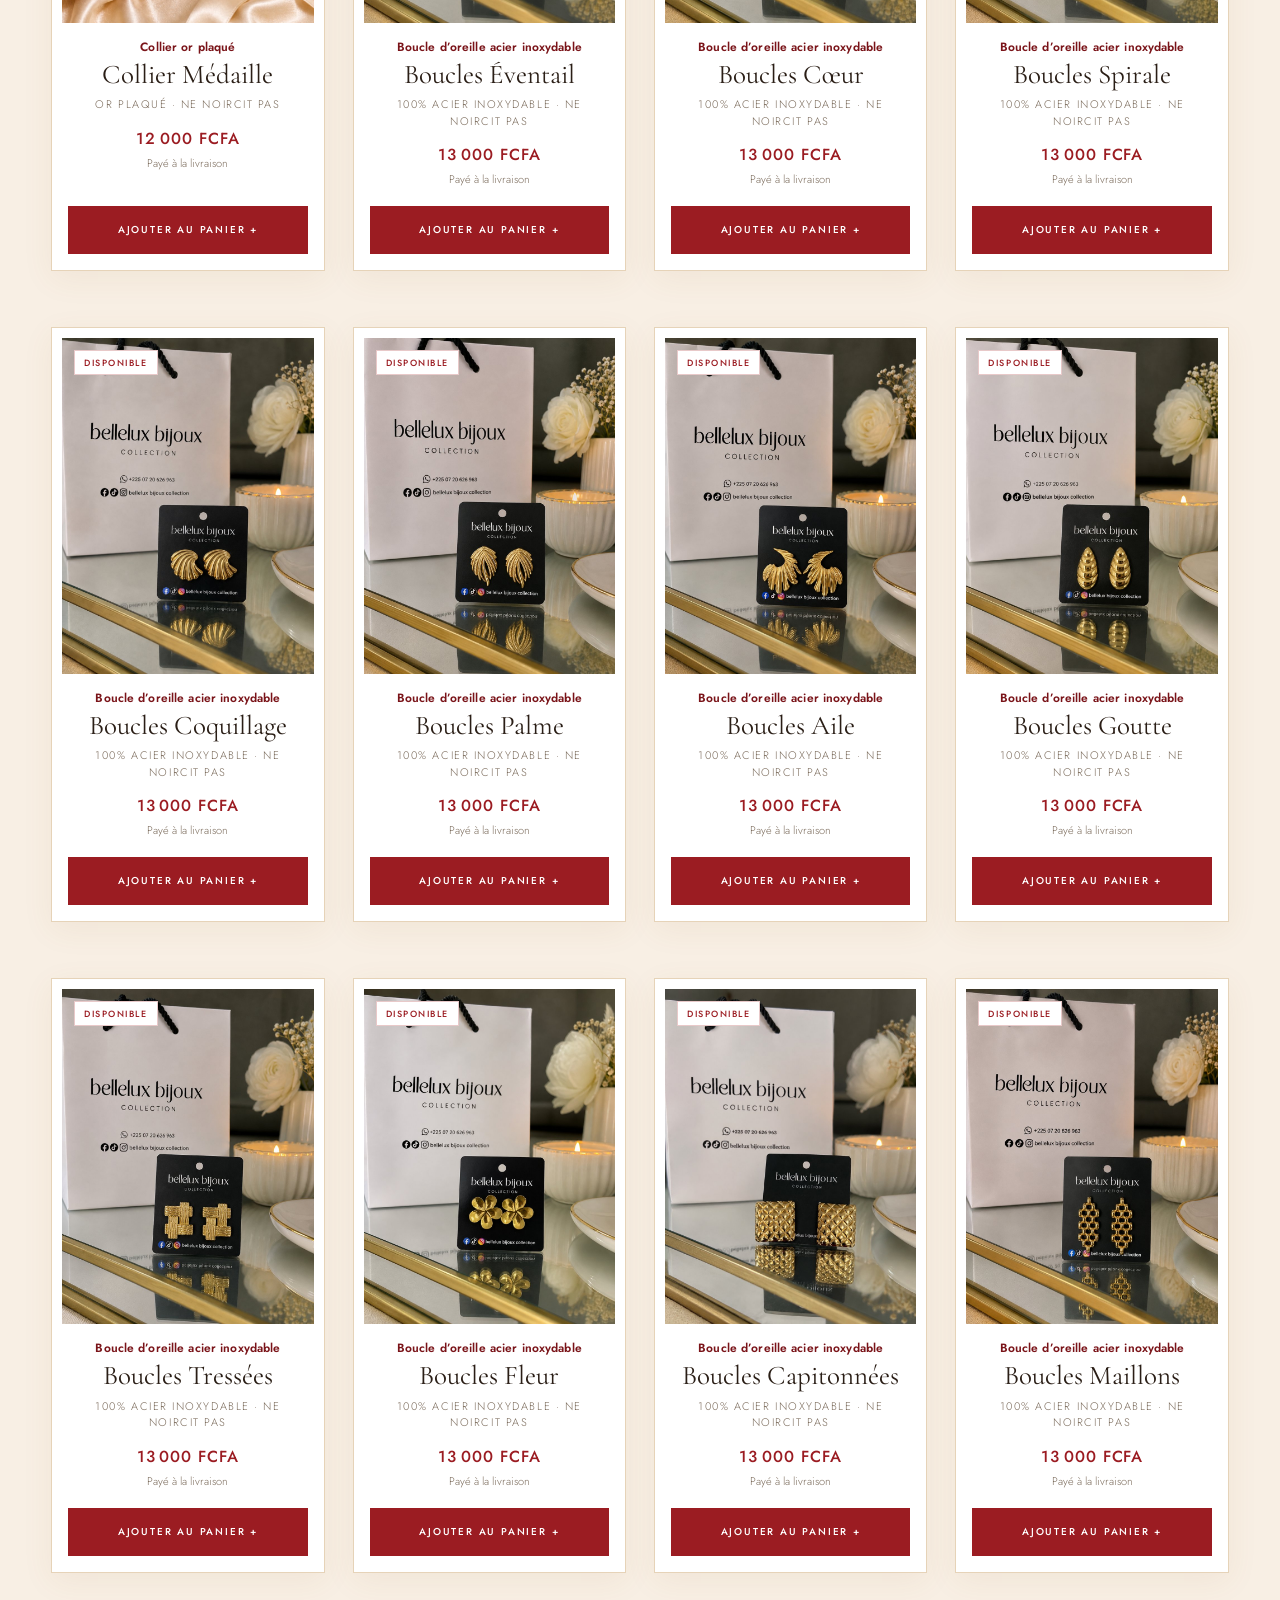
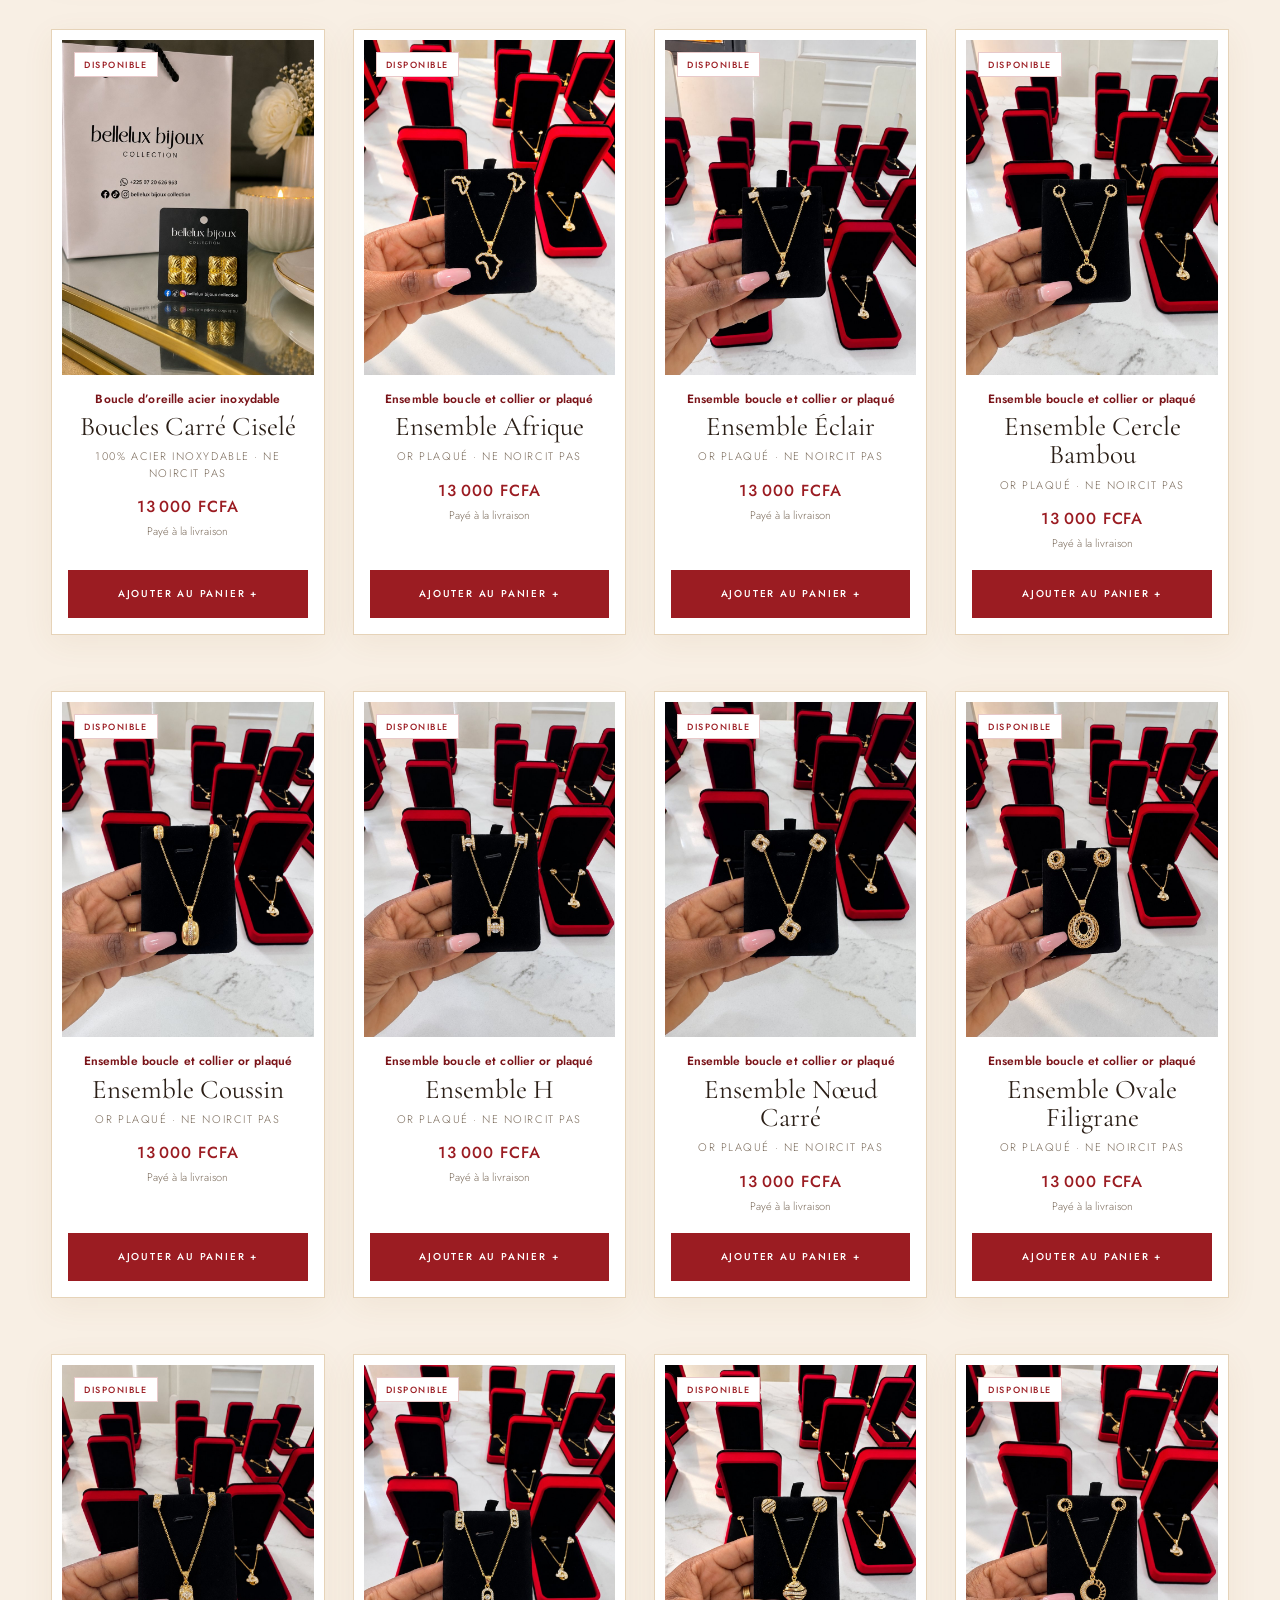
==== commit bdcdeb25: "Photos haut et bas page bijoux" ====
--- a/bijoux.html
+++ b/bijoux.html
@@ -12,7 +12,7 @@
 <link rel="preconnect" href="https://fonts.googleapis.com">
 <link rel="preconnect" href="https://fonts.gstatic.com" crossorigin>
 <link href="https://fonts.googleapis.com/css2?family=Cormorant+Garamond:ital,wght@0,300;0,400;0,500;1,300;1,400&family=Jost:wght@300;400;500&display=swap" rel="stylesheet">
-<link rel="stylesheet" href="boutique.css?v=20261111g">
+<link rel="stylesheet" href="boutique.css?v=20261112f">
 <style>
 :root{
 --noir:#000;--encre:#2A1E16;--ivoire:#F8EFE4;--ivoire2:#F1E3D0;--or:#B8863B;--or-clair:#DDB66C;--or-fonce:#8C6226;--rouge:#9B1C22;--rouge-fonce:#7A1419;--gris:#7A6A5A;--ligne:#E6D3B8;--serif:'Cormorant Garamond',Georgia,serif;--sans:'Jost',Arial,sans-serif;
@@ -53,10 +53,10 @@
 .hero p{max-width:460px;margin:0 auto;color:var(--gris);font-size:14px;line-height:1.9}
 .cta{display:inline-flex;align-items:center;gap:18px;margin-top:34px;padding:18px 34px;border:1px solid var(--rouge);color:#fff;font-size:10px;font-weight:500;letter-spacing:.28em;text-transform:uppercase;background:var(--rouge);transition:background .3s,color .3s;box-shadow:0 10px 26px rgba(155,28,34,.25)}
 .cta:hover{background:var(--rouge-fonce);border-color:var(--rouge-fonce)}
-.hero-galerie{display:grid;grid-template-columns:1fr 1.35fr 1fr;gap:14px;margin-top:80px;align-items:end}
-.hero-galerie .ph{aspect-ratio:3/4}
-.hero-galerie .ph:nth-child(2){aspect-ratio:4/4.4}
-.hero-galerie .ph:nth-child(1),.hero-galerie .ph:nth-child(3){transform:translateY(-40px)}
+.hero-galerie{display:flex;justify-content:center;margin-top:60px}
+.hero-galerie .ph{width:min(460px,100%);aspect-ratio:4/5;border-radius:999px 999px 0 0}
+.hero-galerie .ph img{object-position:50% 30%}
+.histoire .ph img{object-position:50% 40%}
 .ph{position:relative;overflow:hidden;background:linear-gradient(145deg,#efe2cf,#e3cfb2)}
 .ph img{height:100%;object-fit:cover}
 .ph:has(.img-absente)::after,.carte-photo:has(.img-absente)::after{content:'◇';position:absolute;inset:0;display:grid;place-items:center;font-size:42px;color:var(--or)}
@@ -135,10 +135,8 @@
 .carte-info{padding:12px 4px 0}
 .nav-droite .lien-masque{display:none}
 .hero{padding-top:60px}
-.hero-galerie{grid-template-columns:1fr 1fr;margin-top:50px;gap:10px}
-.hero-galerie .ph:nth-child(3){display:none}
-.hero-galerie .ph:nth-child(1){transform:none}
-.hero-galerie .ph:nth-child(2){aspect-ratio:3/4}
+.hero-galerie{margin-top:40px}
+.hero-galerie .ph{width:86%}
 .section{padding:76px 20px}
 .entete{margin-bottom:34px}
 .filtres{margin-bottom:34px}
@@ -175,7 +173,7 @@
 </style>
 </head>
 <body>
-<div class="announce">Ensembles or plaqué · 13 000 FCFA</div>
+<div class="announce">Bijoux or plaqué et acier · Ne noircit pas</div>
 <nav class="maisons" aria-label="Nos maisons">
   <a href="index.html">Bellelux Hair</a>
   <a href="bijoux.html" class="actif" aria-current="page">Bellelux Bijoux</a>
@@ -199,9 +197,7 @@
     <p>Des pièces fines pour accompagner chaque instant. Un détail précieux qui révèle votre allure.</p>
     <a class="cta" href="#catalogue">Voir la collection <span aria-hidden="true">→</span></a>
     <div class="hero-galerie">
-      <div class="ph"><img src="bijoux/afrique.jpg" alt="Boucles d’oreilles dorées"></div>
-      <div class="ph"><img src="bijoux/noeud-trinite.jpg" alt="Collier doré"></div>
-      <div class="ph"><img src="bijoux/cauri.jpg" alt="Bague en or"></div>
+      <div class="ph"><img src="bijoux/hero-portrait.jpg" alt="Bellelux Bijoux" fetchpriority="high"></div>
     </div>
   </section>
 
@@ -223,15 +219,23 @@
     <div class="entete apparition">
       <div class="surtitre">La sélection</div>
       <h2 class="titre">Nos pièces <em>précieuses.</em></h2>
-      <p class="sous">Touchez un ensemble pour voir sa fiche. Chaque ensemble comprend les boucles d’oreilles et le collier en <b>or plaqué</b>, <b>13 000 FCFA</b>, payé à la livraison.</p>
+      <p class="sous">Touchez un bijou pour voir sa fiche. Ensembles, colliers, bracelets, boucles d’oreilles et montres. Tout se règle à la livraison.</p>
     </div>
     
+    <div class="filtres filtres-defile" role="group" aria-label="Filtrer la collection">
+      <button class="filtre actif" type="button" data-filtre="Tout" aria-pressed="true">Tout voir</button>
+      <button class="filtre" type="button" data-filtre="Ensemble" aria-pressed="false">Ensembles</button>
+      <button class="filtre" type="button" data-filtre="Collier" aria-pressed="false">Colliers</button>
+      <button class="filtre" type="button" data-filtre="Boucles" aria-pressed="false">Boucles d’oreilles</button>
+      <button class="filtre" type="button" data-filtre="Bracelet" aria-pressed="false">Bracelets</button>
+      <button class="filtre" type="button" data-filtre="Montre" aria-pressed="false">Montres</button>
+    </div>
     <div class="grille" id="produits"></div>
-    <p class="mention">Ensemble boucles d’oreilles et collier · 13 000 FCFA · Paiement à la livraison</p>
+    <p class="mention">Prix en FCFA · Paiement à la livraison · Commande sur WhatsApp</p>
   </section>
 
   <section class="histoire" id="histoire">
-    <div class="ph"><img src="bijoux/ovale-filigrane.jpg" alt="Bijoux Bellelux" loading="lazy"></div>
+    <div class="ph"><img src="bijoux/bagues-mains.jpg" alt="Bagues Bellelux Bijoux" loading="lazy"></div>
     <div class="histoire-texte apparition">
       <span class="surtitre">La maison</span>
       <h2>Un bijou,<br><em>une signature.</em></h2>
@@ -260,8 +264,8 @@
   <div class="pied-bas"><span>© 2026 Bellelux Bijoux. Tous droits réservés.</span><span>Une maison Bellelux</span></div>
 </footer>
 
-<script src="produits-bijoux.js?v=20261111g"></script>
-<script src="boutique.js?v=20261111g"></script>
+<script src="produits-bijoux.js?v=20261112f"></script>
+<script src="boutique.js?v=20261112f"></script>
 <script>
 const obs = 'IntersectionObserver' in window ? new IntersectionObserver(es => es.forEach(en => { if (en.isIntersecting) { en.target.classList.add('vu'); obs.unobserve(en.target); } }), { threshold: .15 }) : null;
 document.querySelectorAll('.apparition').forEach(el => obs ? obs.observe(el) : el.classList.add('vu'));
